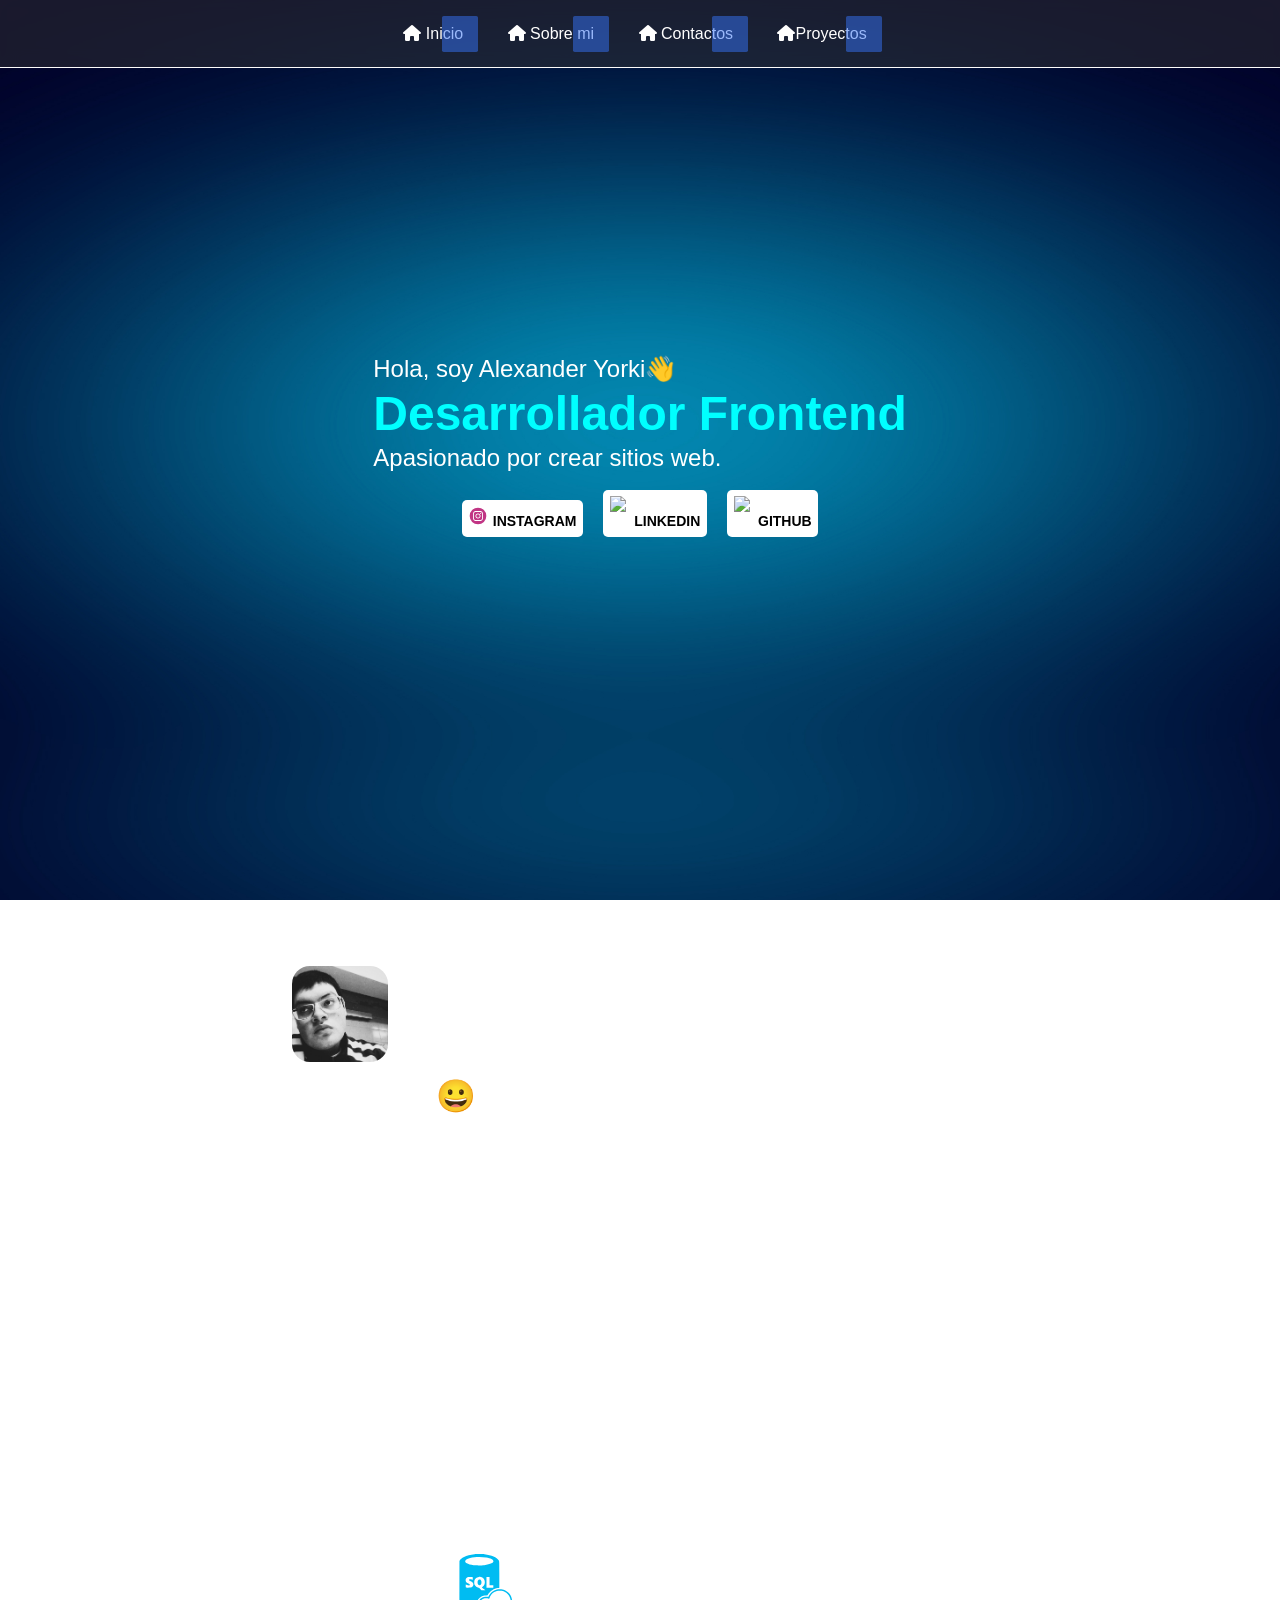
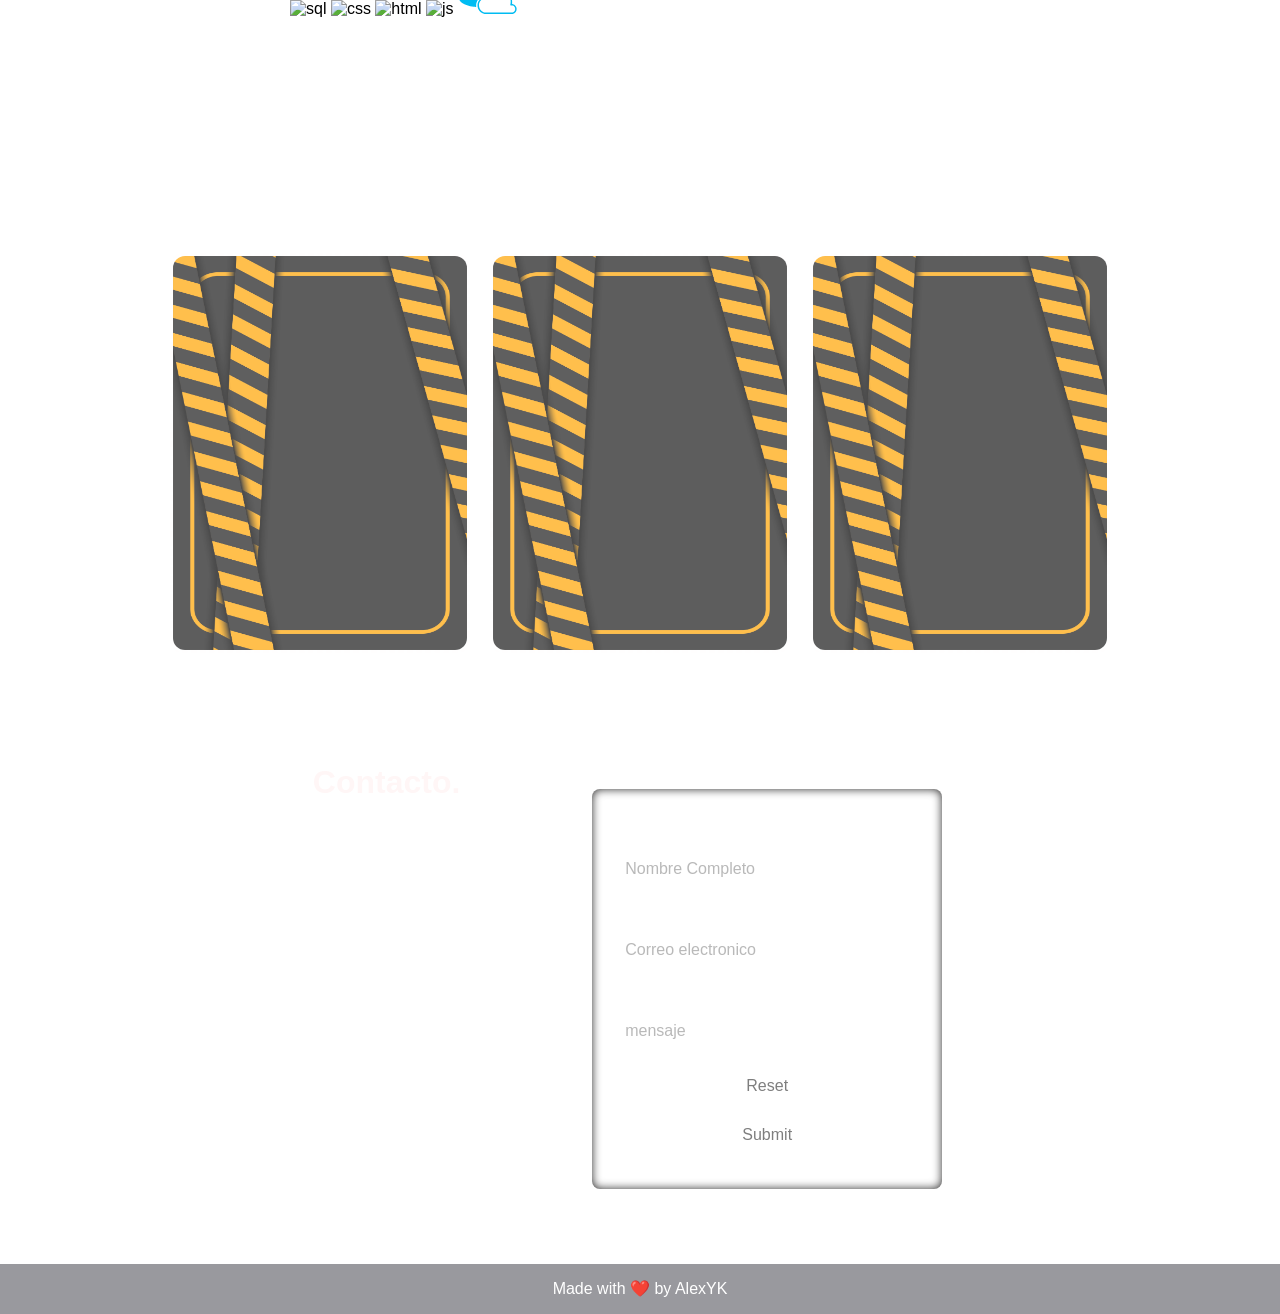
==== Miweb/Alex.html @ f49bd6b6 "proyectos area chenge and buttons color hover and more" ====
<!DOCTYPE html>
<html lang="es">

<head>
  <meta charset="utf-8" />
  <meta name="viewport" content="width=device-width, initial-scale=1.0" />
  <title>CV AlexYorki</title>
  <link rel="stylesheet" type="text/css" href="css/normalize.css">
  <link rel="stylesheet" type="text/css" href="css/detalles.css">
  <link rel="stylesheet" href="https://cdnjs.cloudflare.com/ajax/libs/font-awesome/6.0.0-beta3/css/all.min.css"
    integrity="sha384-KyZXEAg3QhqLMpG8r+Knujsl5+z5vIOIopoKvv5+06KKe6a0EWd5J7Uew3JX0j2k" crossorigin="anonymous">
  <link rel="stylesheet" type="text/css" href="css/botonesP.css">
</head>

<body>

  <header>
    <nav class="botones-principales">
      <a href="#inicio" class="bf" id="Bton1"><i class="fas fa-home"></i> Inicio</a>
      <a href="#sobre-mi" class="bf" id="Bton2"><i class="fas fa-home"></i> Sobre mi</a>
      <a href="#contactos" class="bf" id="Bton3"><i class="fas fa-home"></i> Contactos</a>
      <a href="#cuadros-proyecto" class="bf" id="Bton4"><i class="fas fa-home"></i>Proyectos</a>
    </nav>
  </header>

  <main>
    <section class="inicio" id="inicio">
      <div class="inicio__div">
        <p class="inicio__p">
          Hola, soy Alexander Yorki👋
        </p>
        <h1 class="inicio__h1">
          Desarrollador Frontend
        </h1>
        <p class="inicio__p">
          Apasionado por crear sitios web.
        </p>
      </div>
      <div class ="inicio__B">
          <button class="B-svg" id="B-instagram">
            <img src="svg/instagram-svgrepo-com.svg" alt="instagram" class="svg_inicio" id="svg_instagram">
            <p class="p_Buton">Instagram</p>
          </button>
        <button class="B-svg" id="B-linkedin">
          <img src = "svg/linkedin-svgrepo-com.svg" alt="linkedin" class="svg_inicio" id="svg_linkedin" ></img>
          <p class="p_Buton">Linkedin</p>
        </button>

        <button class="B-svg" id="B-github">
          <img src = "svg/github-color-svgrepo-com.svg" alt="github" class="svg_inicio" id="svg_github" ></img>
          <p class="p_Buton">Github</p>
        </button>
        
      </div>
    </section>

    <section class="sobre-mi" id="sobre-mi">

      <div class="sobre-mi__div">

        <div class="sobre-mi__divFoto"><img  class="sobre-mi__img" src="img/copiaf2Miradaloca.jpg"></div>
        <h2 class="sobre-mi__h2">
          Sobre mi.&#128512;
        </h2>
        <p class="sobre-mi__p">
          Soy Alexander Yorki García y actualmente soy estudiante de ingeniería electrónica en Argentina. Estoy muy entusiasmado con el mundo del desarrollo y, en particular, estoy aprendiendo tecnologías de frontend para crear experiencias web increíbles.
        </p>
        <p class="sobre-mi__p">
          Tengo conocimientos básicos en Python y estoy emocionado de seguir avanzando y explorando más en el vasto mundo del desarrollo de software.
        </p>
        
        <h2 class="sobre-mi__h3">
          Mis Estudios.
        </h2>
        <ul class="sbm-lista">
          <li class="sbm-lista__li" > Alejandro Volta. Colegio Especializado en Electronica. 2019-2025</li>
          <li class="sbm-lista__li">
             Academia. Aprende programando, Desarrollo con Python. 
          </li>
          <li class="sbm-lista__li">
            Academia beta hub. Web Basics Digital Skills Diploma.
          </li>
        </ul>

      </div>

    </section>

    <section class="proyectos">
      
      <div class="contenedor-svg">
        <h2 class="proyectos__h3">
          Habilidades
        </h2>     
        <img src ="svg/html-5-svgrepo-com.svg" alt="sql" class="contenedor-svg__img" style = "width: 60px; height: 60px;">        
        <img src ="svg/css-3-svgrepo-com (1).svg" alt="css" class="contenedor-svg__img" style = "width: 60px; height: 60px;">
        <img src ="svg/js-svgrepo-com.svg" alt="html" class="contenedor-svg__img" style = "width: 60px; height: 60px;">
        <img src ="svg/python-svgrepo-com.svg" alt="js" class="contenedor-svg__img" style = "width: 60px; height: 60px;">
        <img src ="svg/sql-database-sql-azure-svgrepo-com (1).svg" alt="python" class="contenedor-svg__img" style = "width: 60px; height: 60px;">
      </div>
      
    </section>

    <div  id="cuadros-proyecto" class="cuadros">
        <div class="cuadros__divh2">
          <h2 class="cuadros__h2">
            Proyectos.
          </h2>
        </div>
        <div class="cuadros__item item--c1">
          <img class="cuadros__fotos" src="img/25115.jpg" alt="imagens ramdom" >
          
        </div>

        <div class="cuadros__item item--c2">
          <img class="cuadros__fotos" src="img/25115.jpg" alt="imaganes ramdom" >
          
        </div>

        <div class="cuadros__item item--c3">
          <img class="cuadros__fotos" src="img/25115.jpg" alt="imagenes ramdom" >
        </div>
    </div>

    <section class="formsection" id="contactos">

      <div class="formsection__div"> 
        <h2 class="formsection__h2">Contacto.</h2>
        <p class="formsection__p">No dudes en dejarme un mensaje :)</p>
      </div>

      <form class="formulario">
        
        <div class="formulario__div">
          <label for="name">Nombre:</label>
          <input class="formulario__input" type="text"  id="Nombre"  placeholder="Nombre Completo">
        </div>

        <br>

        <div class="formulario__div">
          <label for="email">Correo:</label>
          <input class="formulario__input" type="text" id="email" placeholder="Correo electronico">
        </div>

        <br>

        <div class="formulario__div">
          <label for="mensaje">mensaje:</label>
          <input class="formulario__input item--mensaje" type="text"  id="mensaje"   placeholder="mensaje">
        </div>

        <br>

        <div>
          <input class="formulario__input item--boton-sr" type="reset">
        </div>

        <br>

        <div>
          <input class="formulario__input item--boton-sr" type="submit">
        </div>
      </form>
    </section>
    <footer>
      <p>Made with ❤️ by AlexYK</p>
    </footer>
  </main>
</body>

</html>
---- Miweb/css/detalles.css ----
* {
    padding: 0;
    margin: 0;
    outline: none;
    border: none;
    box-sizing: border-box;
  }
  
  body {
    width: 100%;
    font-family: "Arial", sans-serif;
    margin: 0;
    padding: 0;
    background-image: url("../img/abstract-luxury-gradient-blue-background-smooth-dark-blue-with-black-vignette-studio-banner.jpg");
    background-repeat: no-repeat;
    background-size: cover;
    background-attachment: fixed;
    background-position: center;
  }
  
  main {
    display: flex;
    flex-wrap: wrap;
  }
  
  body::-webkit-scrollbar {
    width: 12px;
    background-color: #ccc;
  }
  
  header {
    background-color: rgba(51, 51, 51, 0.5);
    color: #fff;
    padding: 15px 5%;
    position: fixed;
    width: 100%;
    top: 0;
    z-index: 1000;
    backdrop-filter: blur(10px);
    border-bottom: 1px solid #fdfcfc;
  }

  h2,p{
    color: #fff;
  }
  
  .inicio {
    width: 100%;
    height: 100vh;
    display: flex;
    flex-direction: column;
    flex-wrap: wrap;
    justify-content: center;
    align-items: center;
  }
  
  .inicio__div {
    color: #ffffff;
    display: flex;
    justify-content: center;
    align-items: flex-start;
    flex-direction: column;
  }
  .inicio__div2{
    color: #fff9f9;
    display: flex;
    justify-content: center;
    align-items: flex-start;
  }
  .svg_inicio{
    max-width: 20px;
    display: inline-block;
  }
  .inicio__h1{
    color: aqua;
    margin: 3px 0;
  }
  
  .sobre-mi {
    padding: 4rem;
    margin: auto;
    width: 100%;
  }
  .sobre-mi__div{
    max-width: 700px;
    margin: 0 auto 48px;
  }
  .sobre-mi__divFoto{
    margin-bottom: 10px;
  }
  .sobre-mi__h2{
    color: #ffffff;
  }
  .sobre-mi__img{
    border-radius: 20%;
    width: 100px; 
    height: 100px;
    border: 2px solid white;
  }
  .sbm-lista{
    list-style: inside;
    color: #ffffff;
  }
  .sbm-lista__li, .sobre-mi__p{
    margin: 10px 0;
    color: #ffffff;
  }
  
  .cuadros{
    width: 100%;
    display: flex;
    flex-wrap: wrap;
    flex-direction: row;
    justify-content: center;
    padding: 4%;
  }
  .cuadros__fotos{
    width: 100%;
    height: 100%;
    border-radius: 12px;
  }
  
  .cuadros__item{
    height: 25rem;
    flex: 0 1 300px;
    margin: 10px;
    border: 3px dashed #fffefe;
    border-radius: 12px;
    opacity: 0.7;
  }
  
  .formsection {
    width: 100%;
    height: auto;
    padding: 50px;
    display: flex;
    flex-wrap: wrap;
    flex-direction: row;
    justify-content: center;
  }
  
  .formsection__h2{
    color: #fff6f6;
  }
  .formsection_p{
    color: #fffafa;
  }
  .formulario{
    border-radius: 8px;
    padding: 25px;
    margin: 25px;
    display: flex;
    flex-wrap: wrap;
    flex-direction: column;
    justify-content: center;
    align-content: center;
    align-items: center;
    width: 350px;
    height: 400px;
    box-shadow: inset 0 0 10px #292828;
  }
  .formulario__div {
    width: 100%;
    color: #fff;
    margin: 5px;
    display: flex;
    flex-wrap: wrap;
    flex-direction: column;
    justify-content: center;
    align-content: center;
    align-items: flex-start
  }
  .formulario__input{
    padding: 0.5rem;
    width: 100%;
    outline: none;
    border-radius: 10px;
    opacity: 0.5;
  }
  
  .item--boton-sr {
    cursor: pointer;
    background-color: #fff;
    color: #000;
    width: 100%;
    height: 30px;
    padding: 5px;
    border-radius: 4px;
  }
  
  .item--boton-sr:hover {
    background-color: #709ee7;
    color: #fff;
    transition: all 0.3s ease;
  }
  
  footer {
    background-color: #25253077;
    text-align: center;
    height: 50px;
    width: 100%;
    padding: 16px;
  }
  
  /* Media Queries para ajustes específicos en tamaños de pantalla */
  @media sceen and (max-width: 768px) {
    p,
    .sobre-mi__lista,
    .lista,
    .proyectos__h3,
    .inicio__h1,
    .cuadros__h2,
    .formsection__h2,
    .sobre-mi__h2,
    .sobre-mi__h3
    {
      font-size: 1rem; /* Tamaño más pequeño para dispositivos móviles */
    }
    .inicio__h1{
      font-size: 1.25rem;
    }
    
  }
  
  @media screen and (min-width: 769px) and (max-width: 1024px) {
    p,
    .sobre-mi__lista,
    .lista,
    .proyectos__h3,
    .inicio__h1,
    .cuadros__h2,
    .formsection__h2,
    .sobre-mi__h2,
    .sobre-mi__h3
    {
      font-size: 1.5rem; /* Tamaño intermedio para tablets */
    }
  }
  
  @media screen and (min-width: 1025px){
    .inicio__p{
      font-size: 1.5rem; /* Tamaño intermedio para tablets */
    }
    .inicio__h1{
      font-size: 3rem;
    }
    .cuadros__h2{
      font-size: 2rem;
    }
    .formsection__h2{
      font-size: 2rem;
    }
    .sobre-mi__h2{
      font-size: 2rem;
    }
  }
  
  .proyectos{
    padding: 4rem;
    margin: auto;
    width: 100%;
  }
  .proyectos__h3{
    color: #ffffff;
  }
  
  .cuadros__divh2{
    width: 100%;
    display: flex;
    flex-wrap: wrap;
    flex-direction: row;
    justify-content: center;
    align-content: center;
    align-items: center;
    margin-bottom: 25px;
  }
  
  .contenedor-svg{
    max-width: 700px;
    margin: 0 auto 48px;
  }
  
  .formsection__div{
    display: flex;
    flex-wrap: wrap;
    align-items: stretch;
    flex-direction: column;
    align-content: center;
  }


  .inicio__B{
    margin-top: 10px;
    color: #fff;
  }

  .B-svg{
    padding: 0.4rem;
    margin: 0.5rem;
    background-color: #ffffff;
    color: #ffffff;
    border-radius: 5px;
    cursor: pointer;
  }
  .B-svg:hover{
    background-color: #709ee7;
  }
  .B-svg:active{
    transform: scale(0.96);

    transform: color 0.5s;
  }

  .p_Buton{
    color: #000000;
    display: inline;
    font-size: 14px;
    font-weight: 700;
    text-transform: uppercase;

  }
---- Miweb/css/botonesP.css ----
/* Estilo del enlace */
.bf {
  text-decoration: none;
  color: inherit;
  position: relative;
  padding: 10px 15px; /* Reducir el padding para ajustarlo mejor en el header */
  margin-right: 10px; /* Agregar margen derecho para separar los enlaces */
  transition: all 0.2s ease;
  display: inline-block; /* Convertir los enlaces en elementos en línea con dimensiones */
  line-height: 1; /* Ajustar la altura de línea para centrar verticalmente */
}

/* Estilo del círculo detrás del botón */
.bf:before {
  content: "";
  position: absolute;
  top: 50%;
  right: 0; /* Alinear el círculo a la derecha */
  transform: translateY(-50%);
  display: block;
  border-radius: 5%; /* Usar un radio de borde circular */
  background: rgba(55, 116, 248, 0.5);
  width: 36px; /* Reducir el ancho del círculo */
  height: 36px; /* Reducir la altura del círculo */
  transition: all 0.3s ease;
}

/* Estilo del texto dentro del botón */
.bf span {
  font-size: 14px; /* Reducir el tamaño del texto */
  font-weight: 700;
  text-transform: uppercase;
  vertical-align: middle;
}

/* Estilo del icono SVG dentro del botón */
.bf svg {
  vertical-align: middle;
  fill: none;
  stroke: #111;
  stroke-width: 2;
  transition: all 0.3s ease;
}

/* Cambios al pasar el ratón sobre el botón */
.bf:hover:before {
  background: #709ee7;
  opacity: 0.7;
  width: 100%; /* Aumentar el tamaño del círculo al pasar el ratón */
  height: 100%; /* Aumentar el tamaño del círculo al pasar el ratón */
}

/* Cambios al hacer clic en el botón */
.bf:active {
  transform: scale(0.96);
}

/* Alineación de los enlaces en el header */
header {
  display: flex;
  justify-content: center; /* Centrar los enlaces a la derecha */
  align-items: center; /* Alinear verticalmente al centro */
}
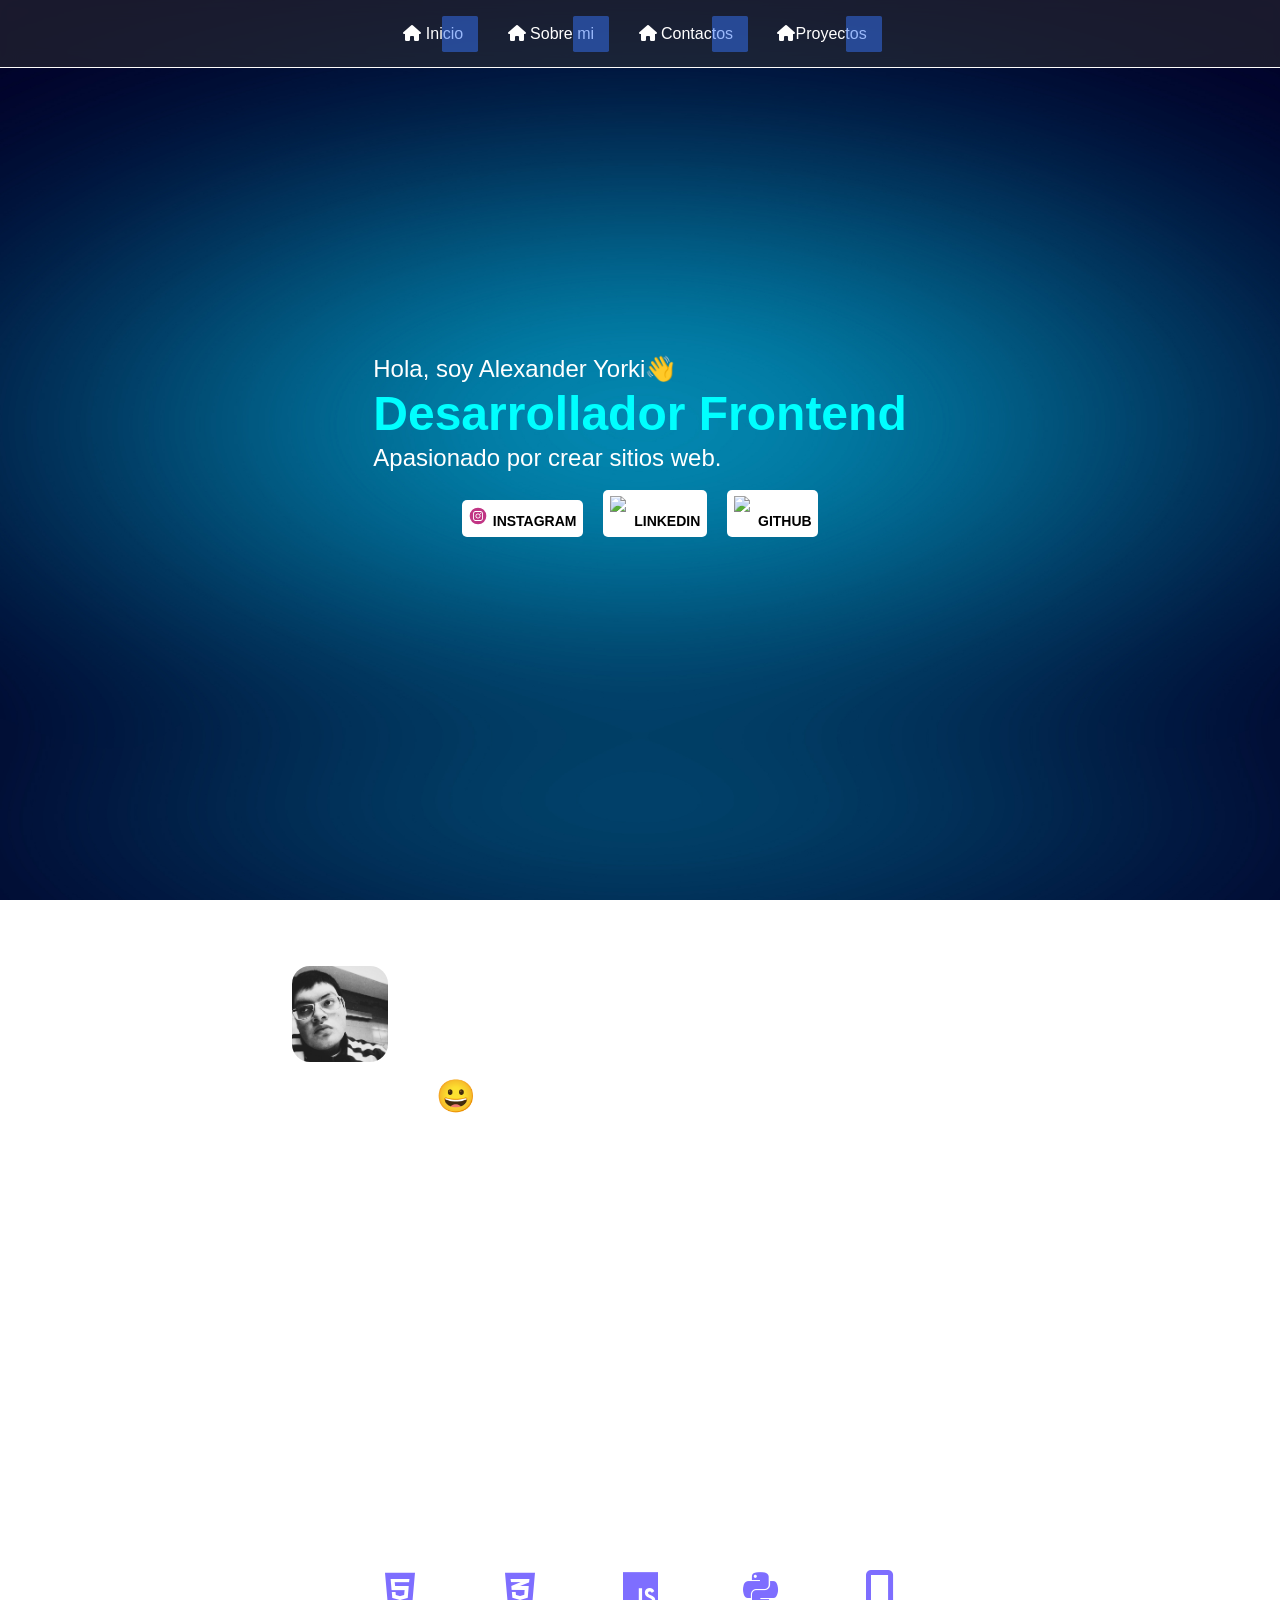
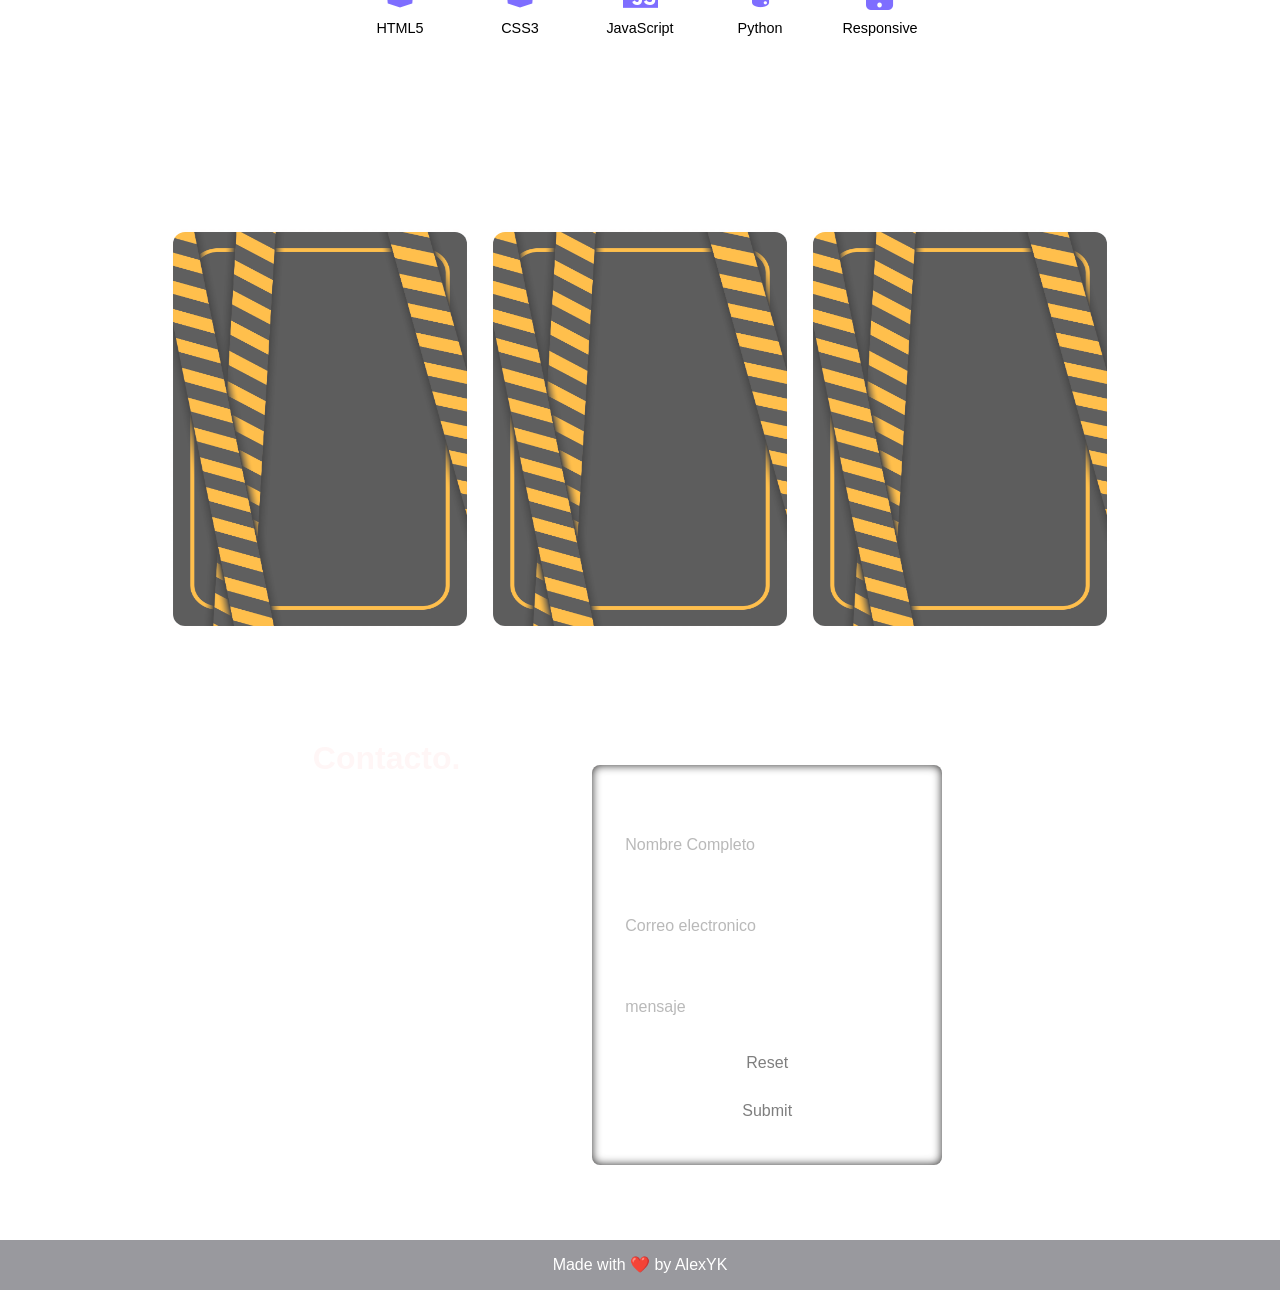
==== commit 61bf2814: "Cambio de estilo de las habilidades y eliminando img no usados" ====
--- a/Miweb/Alex.html
+++ b/Miweb/Alex.html
@@ -5,11 +5,10 @@
   <meta charset="utf-8" />
   <meta name="viewport" content="width=device-width, initial-scale=1.0" />
   <title>CV AlexYorki</title>
-  <link rel="stylesheet" type="text/css" href="css/normalize.css">
-  <link rel="stylesheet" type="text/css" href="css/detalles.css">
+  <link rel="stylesheet" href="css/Mein.css" />
+  <link rel="stylesheet" href="css/normalize.css" />
   <link rel="stylesheet" href="https://cdnjs.cloudflare.com/ajax/libs/font-awesome/6.0.0-beta3/css/all.min.css"
-    integrity="sha384-KyZXEAg3QhqLMpG8r+Knujsl5+z5vIOIopoKvv5+06KKe6a0EWd5J7Uew3JX0j2k" crossorigin="anonymous">
-  <link rel="stylesheet" type="text/css" href="css/botonesP.css">
+    integrity="sha384-KyZXEAg3QhqLMpG8r+Knujsl5+z5vIOIopoKvv5+06KKe6a0EWd5J7Uew3JX0j2k" crossorigin="anonymous"/>
 </head>
 
 <body>
@@ -36,11 +35,14 @@
           Apasionado por crear sitios web.
         </p>
       </div>
+
       <div class ="inicio__B">
+        <a>
           <button class="B-svg" id="B-instagram">
             <img src="svg/instagram-svgrepo-com.svg" alt="instagram" class="svg_inicio" id="svg_instagram">
             <p class="p_Buton">Instagram</p>
           </button>
+        </a>
         <button class="B-svg" id="B-linkedin">
           <img src = "svg/linkedin-svgrepo-com.svg" alt="linkedin" class="svg_inicio" id="svg_linkedin" ></img>
           <p class="p_Buton">Linkedin</p>
@@ -92,11 +94,28 @@
         <h2 class="proyectos__h3">
           Habilidades
         </h2>     
-        <img src ="svg/html-5-svgrepo-com.svg" alt="sql" class="contenedor-svg__img" style = "width: 60px; height: 60px;">        
-        <img src ="svg/css-3-svgrepo-com (1).svg" alt="css" class="contenedor-svg__img" style = "width: 60px; height: 60px;">
-        <img src ="svg/js-svgrepo-com.svg" alt="html" class="contenedor-svg__img" style = "width: 60px; height: 60px;">
-        <img src ="svg/python-svgrepo-com.svg" alt="js" class="contenedor-svg__img" style = "width: 60px; height: 60px;">
-        <img src ="svg/sql-database-sql-azure-svgrepo-com (1).svg" alt="python" class="contenedor-svg__img" style = "width: 60px; height: 60px;">
+        <div class="skills-container">
+          <div class="skill-item">
+            <i class="fab fa-html5"></i>
+            <span>HTML5</span>
+          </div>
+          <div class="skill-item">
+            <i class="fab fa-css3-alt"></i>
+            <span>CSS3</span>
+          </div>
+          <div class="skill-item">
+            <i class="fab fa-js"></i>
+            <span>JavaScript</span>
+          </div>
+          <div class="skill-item">
+            <i class="fab fa-python"></i>
+            <span>Python</span>
+          </div>
+          <div class="skill-item">
+            <i class="fas fa-mobile-alt"></i>
+            <span>Responsive</span>
+          </div>
+        </div>
       </div>
       
     </section>
--- a/Miweb/css/Mein.css
+++ b/Miweb/css/Mein.css
@@ -0,0 +1,9 @@
+@import url('General.css');
+@import url('botonesP.css');
+@import url('header.css');
+@import url('Inicio.css');
+@import url('SobreMi.css');
+@import url('Habilidades.css');
+@import url('Proyectos.css');
+@import url('Contacto.css');
+@import url('footer.css');
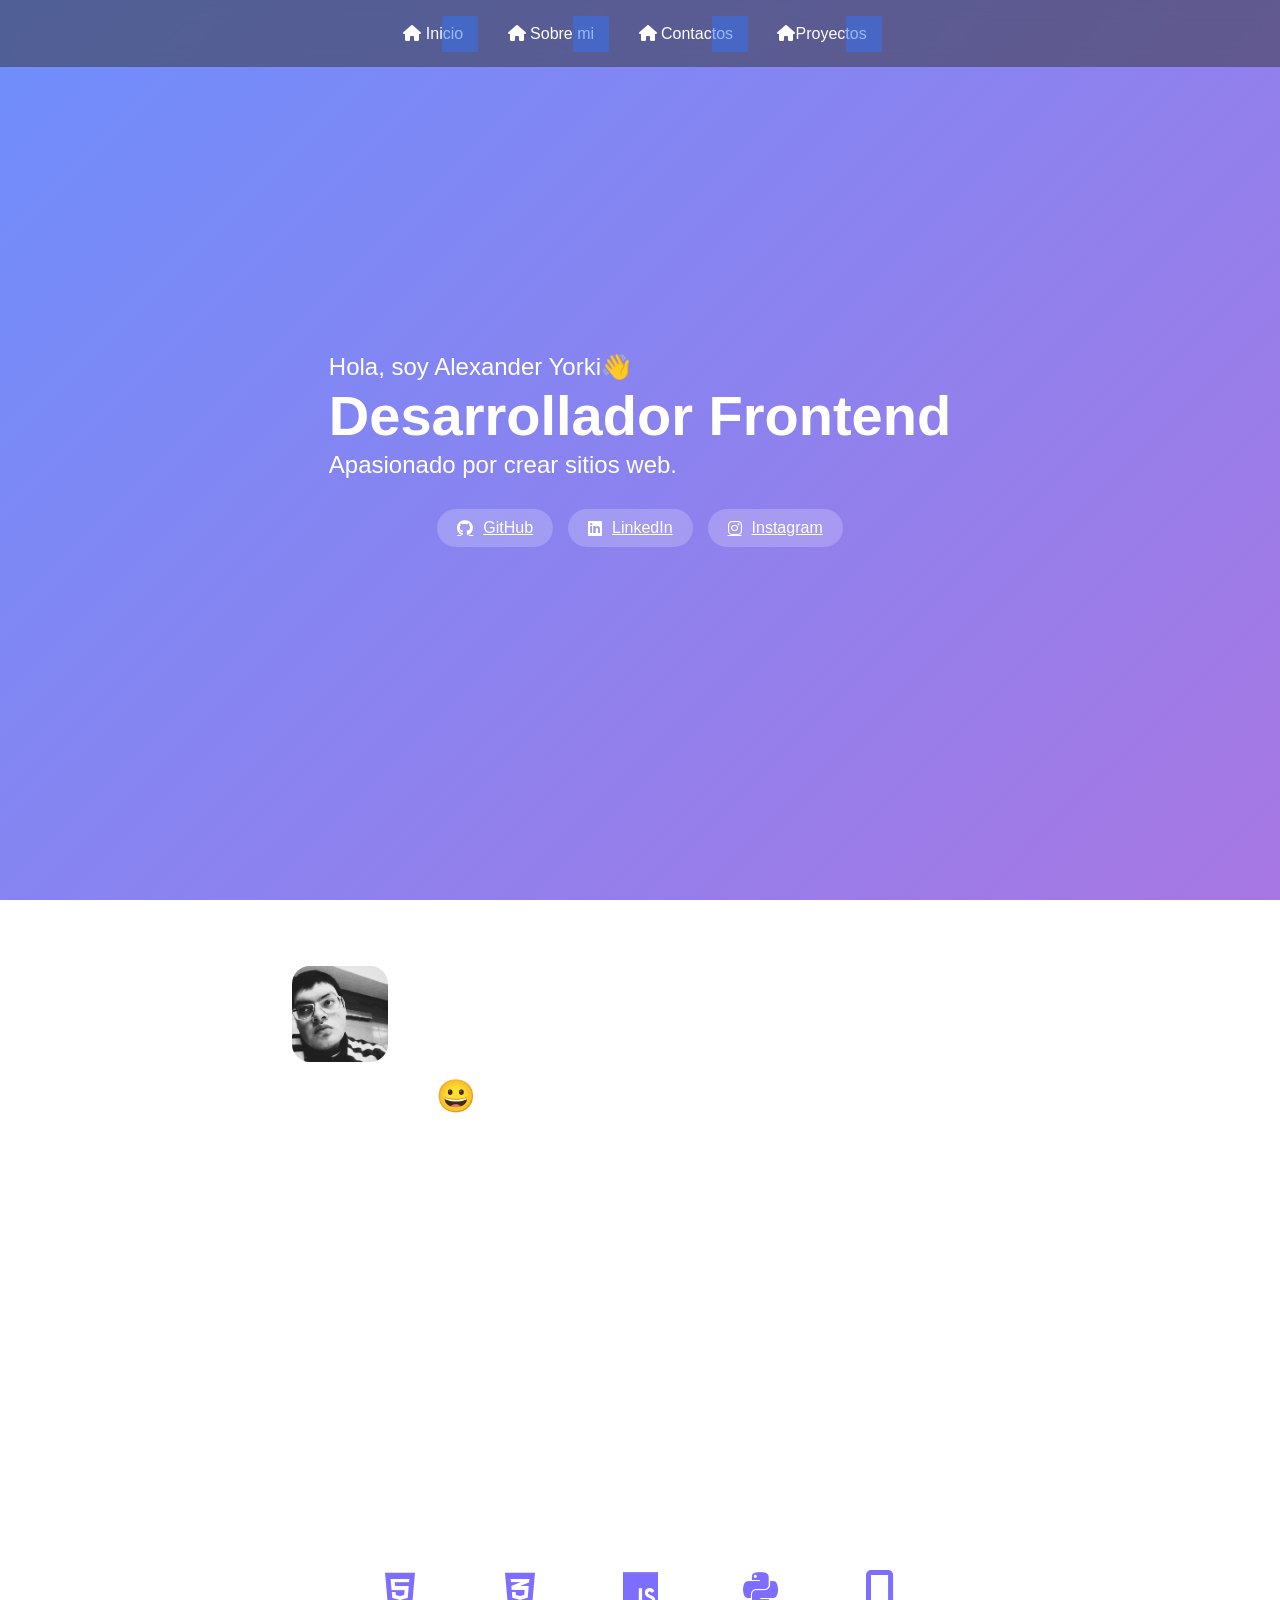
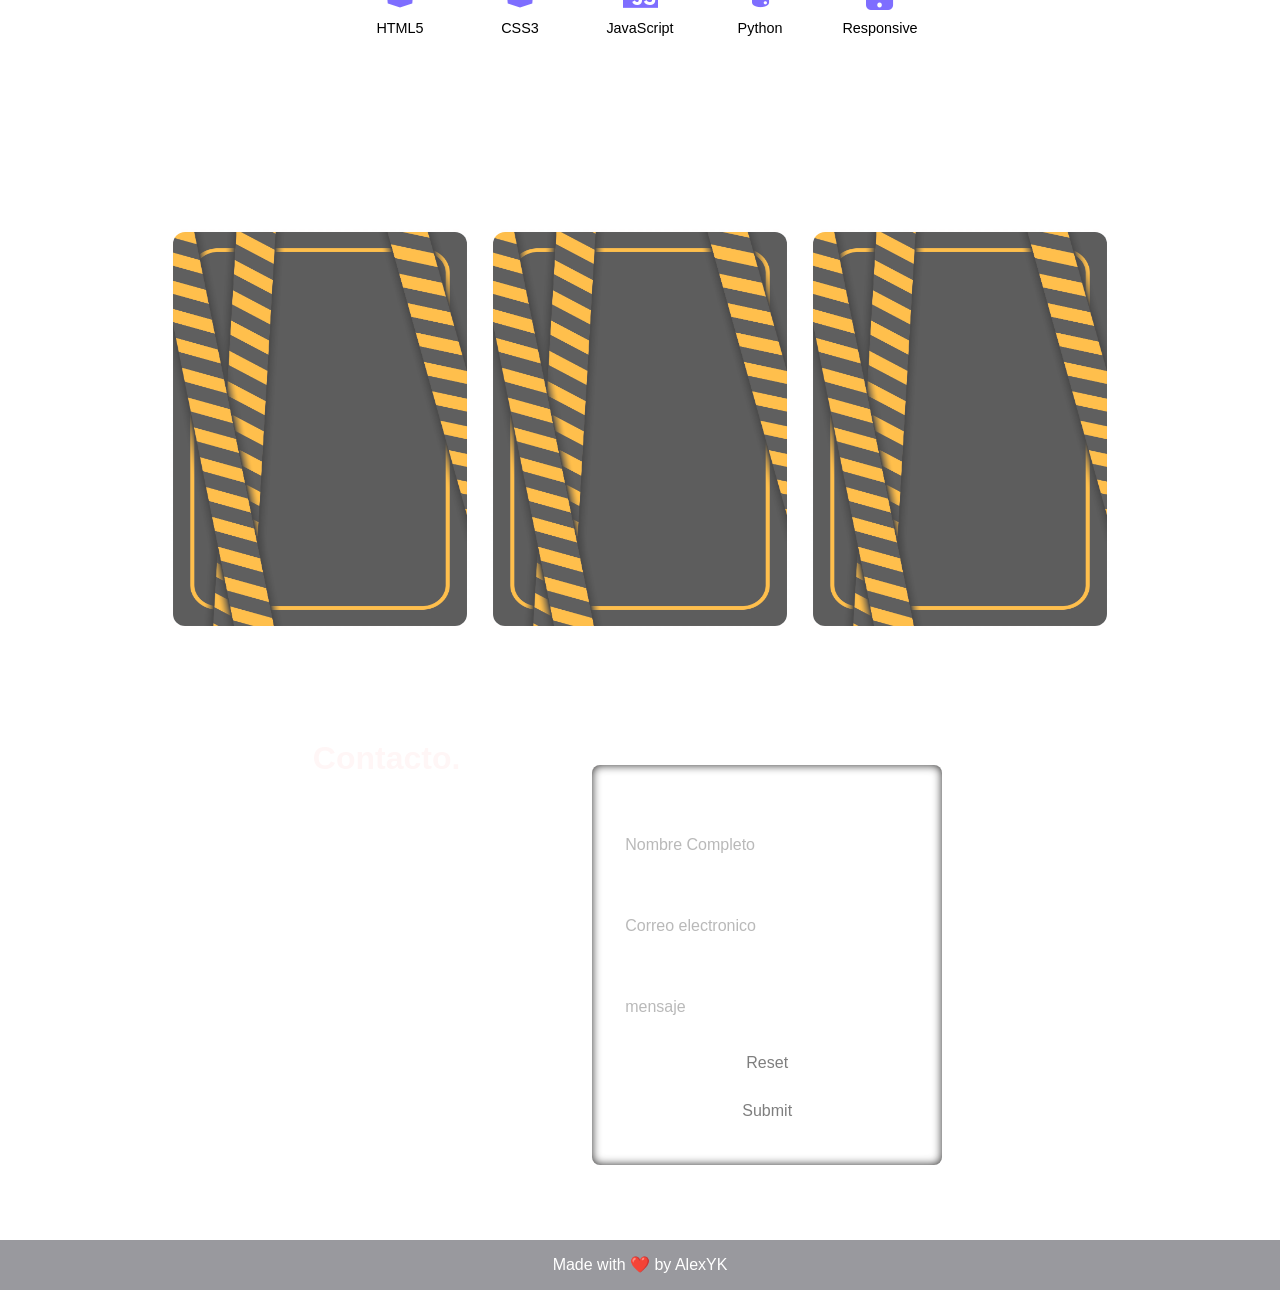
==== commit fd85dae7: "borrando y creando nuevos objetos version nueva se viene 2025" ====
--- a/Miweb/Alex.html
+++ b/Miweb/Alex.html
@@ -36,23 +36,10 @@
         </p>
       </div>
 
-      <div class ="inicio__B">
-        <a>
-          <button class="B-svg" id="B-instagram">
-            <img src="svg/instagram-svgrepo-com.svg" alt="instagram" class="svg_inicio" id="svg_instagram">
-            <p class="p_Buton">Instagram</p>
-          </button>
-        </a>
-        <button class="B-svg" id="B-linkedin">
-          <img src = "svg/linkedin-svgrepo-com.svg" alt="linkedin" class="svg_inicio" id="svg_linkedin" ></img>
-          <p class="p_Buton">Linkedin</p>
-        </button>
-
-        <button class="B-svg" id="B-github">
-          <img src = "svg/github-color-svgrepo-com.svg" alt="github" class="svg_inicio" id="svg_github" ></img>
-          <p class="p_Buton">Github</p>
-        </button>
-        
+      <div class="social">
+        <a href="#" class="social-btn"><i class="fab fa-github"></i> GitHub</a>
+        <a href="#" class="social-btn"><i class="fab fa-linkedin"></i> LinkedIn</a>
+        <a href="#" class="social-btn"><i class="fab fa-instagram"></i> Instagram</a>
       </div>
     </section>
 
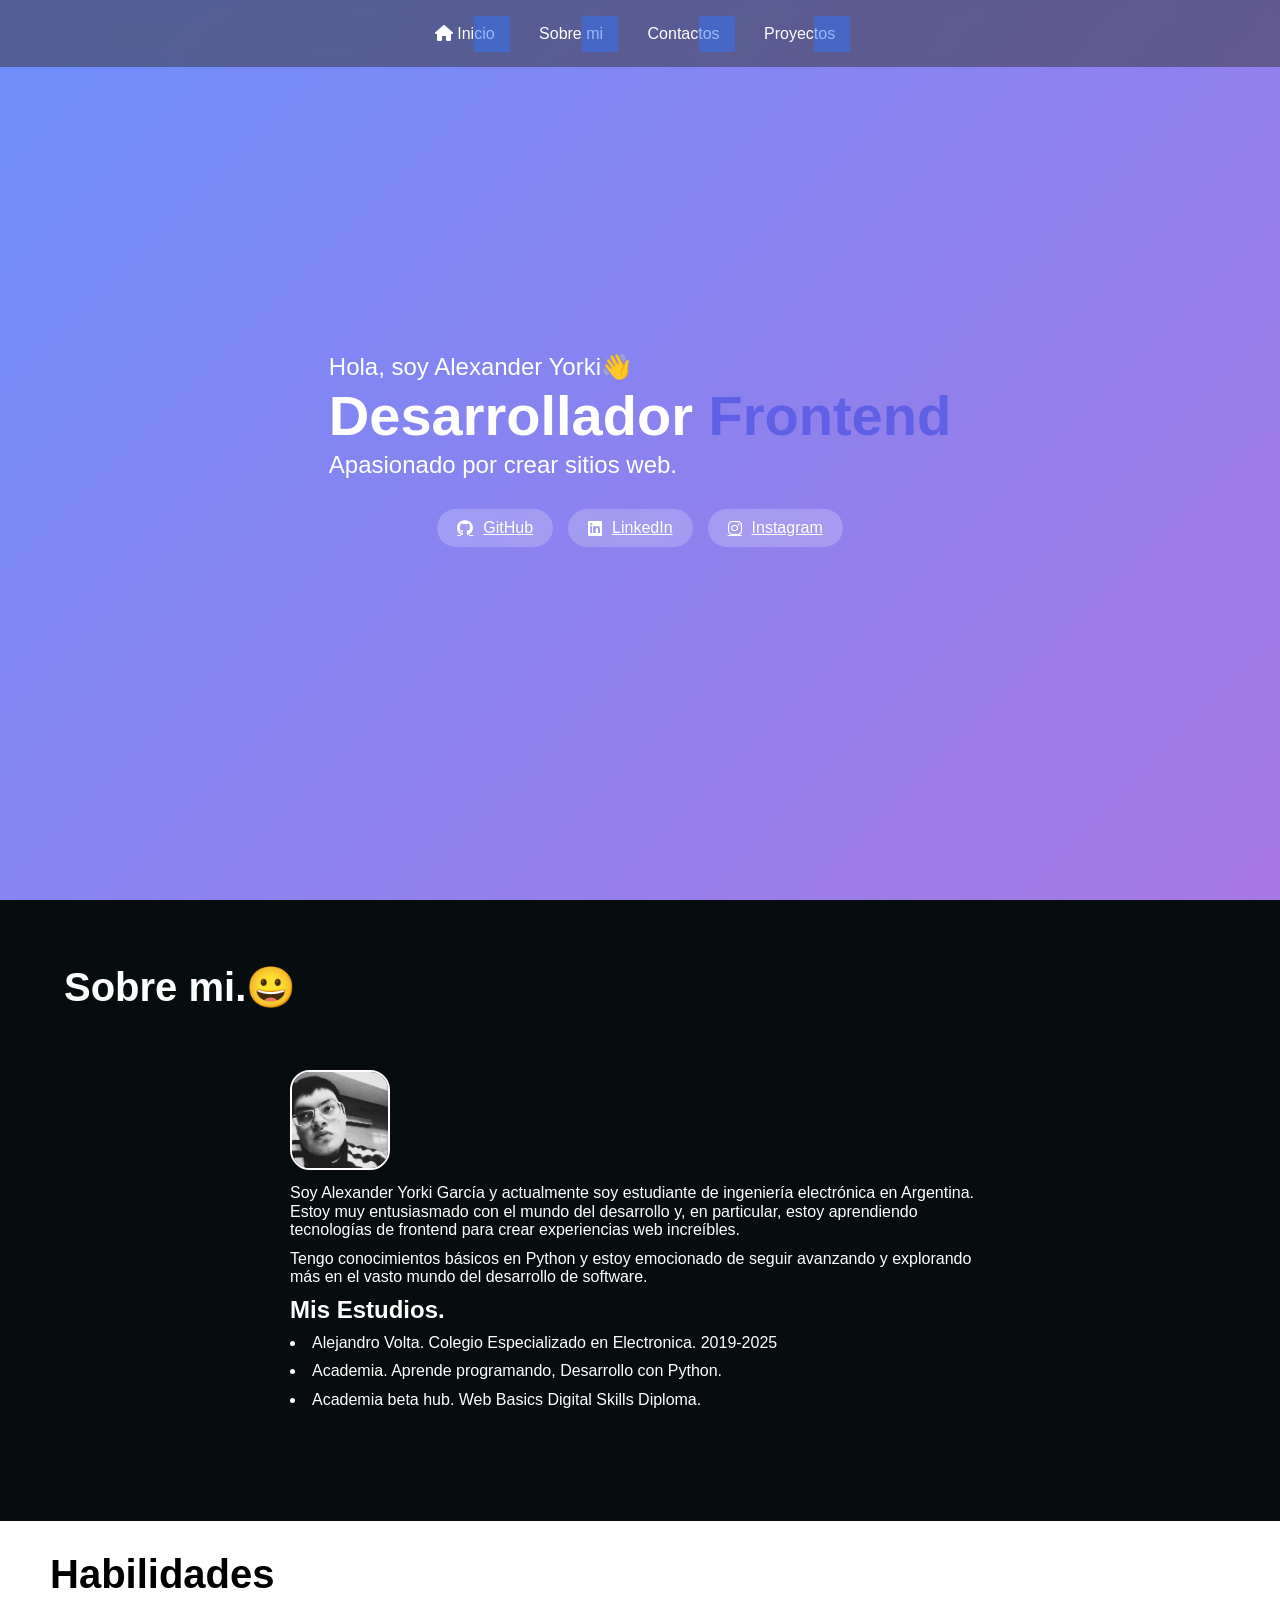
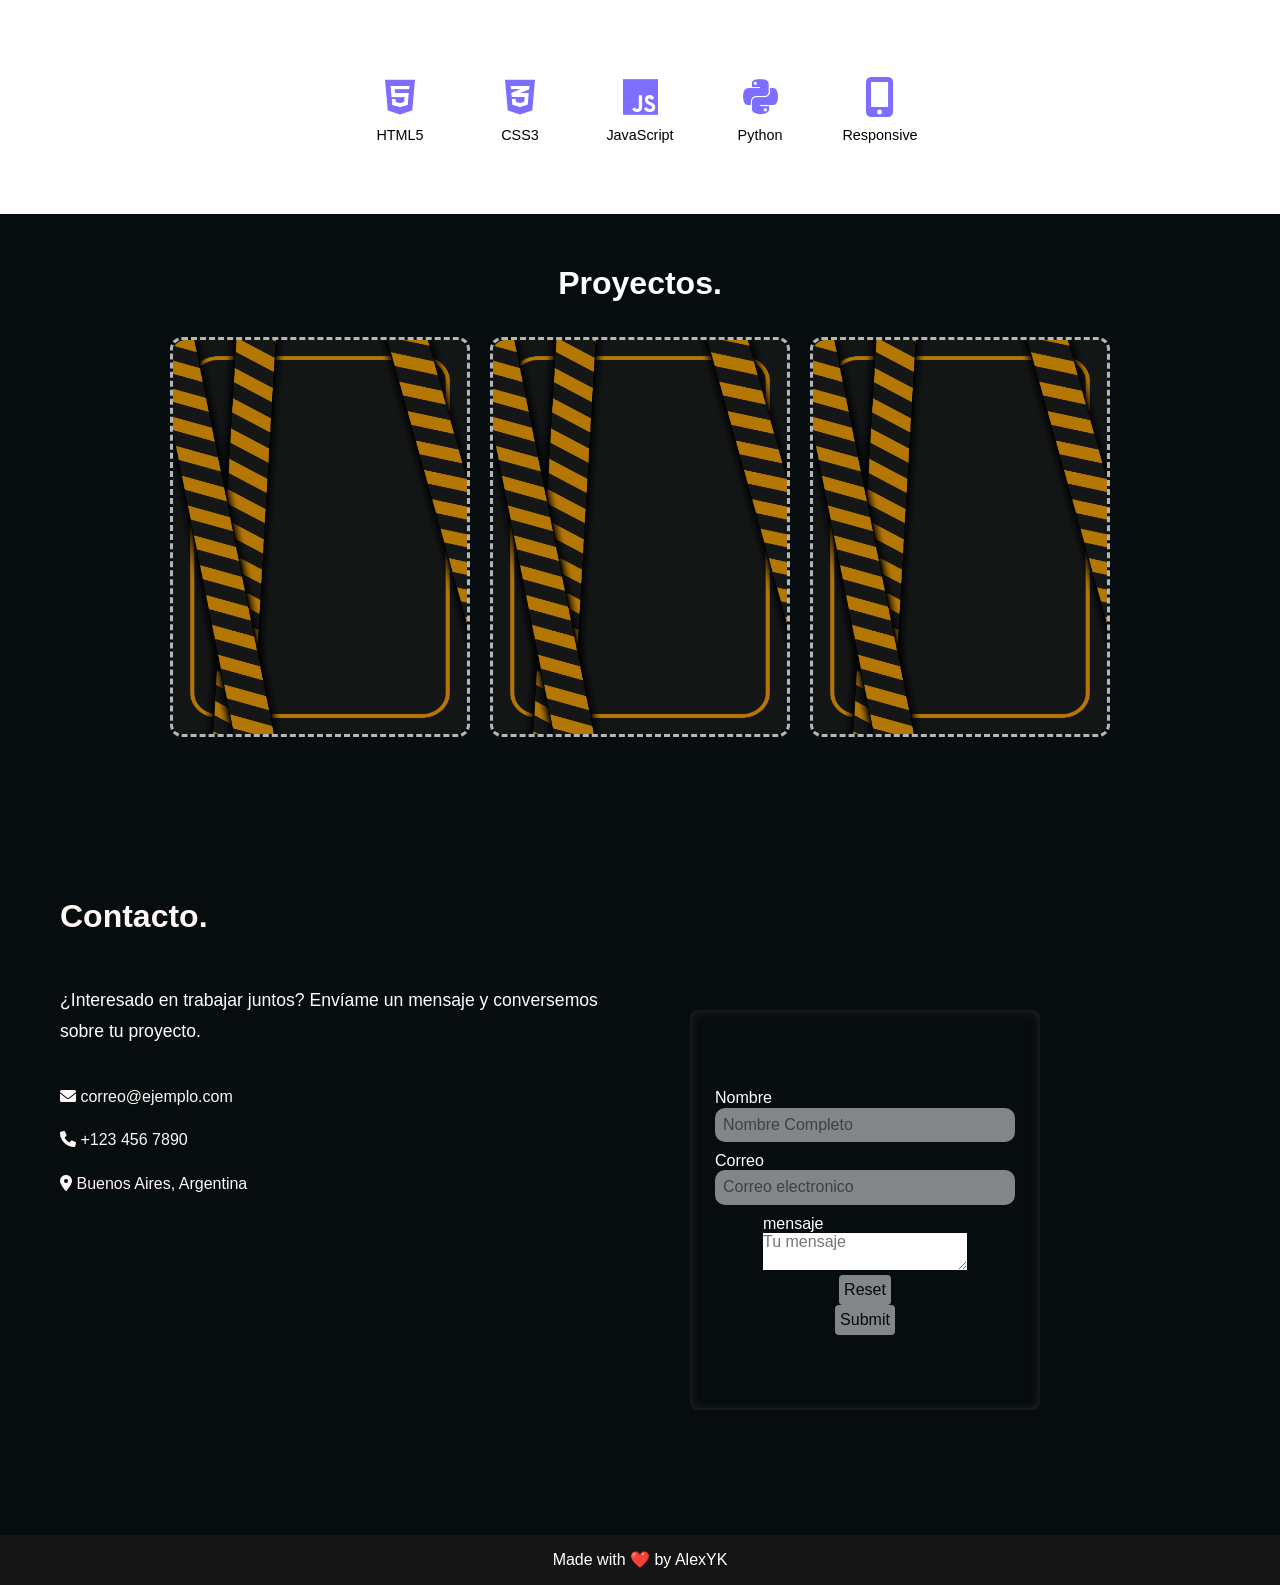
==== commit 898a3ba6: "puliendo detalles" ====
--- a/Miweb/Alex.html
+++ b/Miweb/Alex.html
@@ -7,29 +7,27 @@
   <title>CV AlexYorki</title>
   <link rel="stylesheet" href="css/Mein.css" />
   <link rel="stylesheet" href="css/normalize.css" />
-  <link rel="stylesheet" href="https://cdnjs.cloudflare.com/ajax/libs/font-awesome/6.0.0-beta3/css/all.min.css"
-    integrity="sha384-KyZXEAg3QhqLMpG8r+Knujsl5+z5vIOIopoKvv5+06KKe6a0EWd5J7Uew3JX0j2k" crossorigin="anonymous"/>
+  <link rel="stylesheet" href="https://cdnjs.cloudflare.com/ajax/libs/font-awesome/6.0.0/css/all.min.css">
 </head>
 
 <body>
-
   <header>
     <nav class="botones-principales">
       <a href="#inicio" class="bf" id="Bton1"><i class="fas fa-home"></i> Inicio</a>
-      <a href="#sobre-mi" class="bf" id="Bton2"><i class="fas fa-home"></i> Sobre mi</a>
-      <a href="#contactos" class="bf" id="Bton3"><i class="fas fa-home"></i> Contactos</a>
-      <a href="#cuadros-proyecto" class="bf" id="Bton4"><i class="fas fa-home"></i>Proyectos</a>
+      <a href="#sobre-mi" class="bf" id="Bton2"><i class=""></i> Sobre mi</a>
+      <a href="#contactos" class="bf" id="Bton3"><i class=""></i> Contactos</a>
+      <a href="#cuadros-proyecto" class="bf" id="Bton4"><i class=""></i>Proyectos</a>
     </nav>
   </header>
 
   <main>
-    <section class="inicio" id="inicio">
+    <section id="inicio" class="seccion">
       <div class="inicio__div">
         <p class="inicio__p">
           Hola, soy Alexander Yorki👋
         </p>
         <h1 class="inicio__h1">
-          Desarrollador Frontend
+          Desarrollador<span style="color: rgb(96, 96, 231);"> Frontend</span>
         </h1>
         <p class="inicio__p">
           Apasionado por crear sitios web.
@@ -43,45 +41,42 @@
       </div>
     </section>
 
-    <section class="sobre-mi" id="sobre-mi">
-
+    <section id="sobre-mi" class="seccion">
+      <h2 class="sobre-mi__h2">
+        Sobre mi.&#128512;
+      </h2>
       <div class="sobre-mi__div">
-
-        <div class="sobre-mi__divFoto"><img  class="sobre-mi__img" src="img/copiaf2Miradaloca.jpg"></div>
-        <h2 class="sobre-mi__h2">
-          Sobre mi.&#128512;
-        </h2>
-        <p class="sobre-mi__p">
-          Soy Alexander Yorki García y actualmente soy estudiante de ingeniería electrónica en Argentina. Estoy muy entusiasmado con el mundo del desarrollo y, en particular, estoy aprendiendo tecnologías de frontend para crear experiencias web increíbles.
-        </p>
-        <p class="sobre-mi__p">
-          Tengo conocimientos básicos en Python y estoy emocionado de seguir avanzando y explorando más en el vasto mundo del desarrollo de software.
-        </p>
+       <div class="sobre-mi__divFoto"><img  class="sobre-mi__img" src="img/copiaf2Miradaloca.jpg"></div>
+         <p class="sobre-mi__p">
+           Soy Alexander Yorki García y actualmente soy estudiante de ingeniería electrónica en Argentina. Estoy muy entusiasmado con el mundo del desarrollo y, en particular, estoy aprendiendo tecnologías de frontend para crear experiencias web increíbles.
+         </p>
+         <p class="sobre-mi__p">
+           Tengo conocimientos básicos en Python y estoy emocionado de seguir avanzando y explorando más en el vasto mundo del desarrollo de software.
+         </p>
         
-        <h2 class="sobre-mi__h3">
-          Mis Estudios.
-        </h2>
-        <ul class="sbm-lista">
-          <li class="sbm-lista__li" > Alejandro Volta. Colegio Especializado en Electronica. 2019-2025</li>
-          <li class="sbm-lista__li">
+         <h2 class="sobre-mi__h3">
+           Mis Estudios.
+         </h2>
+         <ul class="sbm-lista">
+           <li class="sbm-lista__li" > Alejandro Volta. Colegio Especializado en Electronica. 2019-2025</li>
+           <li class="sbm-lista__li">
              Academia. Aprende programando, Desarrollo con Python. 
-          </li>
-          <li class="sbm-lista__li">
+           </li>
+           <li class="sbm-lista__li">
             Academia beta hub. Web Basics Digital Skills Diploma.
-          </li>
-        </ul>
-
+           </li>
+         </ul>
       </div>
 
     </section>
 
-    <section class="proyectos">
+    <section id="Habilidades" class="seccion">
       
-      <div class="contenedor-svg">
-        <h2 class="proyectos__h3">
+      <div class="contenedor-Habilidades">
+        <h2 class="Habilidades_h2">
           Habilidades
         </h2>     
-        <div class="skills-container">
+        <div class="skills-container-items">
           <div class="skill-item">
             <i class="fab fa-html5"></i>
             <span>HTML5</span>
@@ -107,7 +102,7 @@
       
     </section>
 
-    <div  id="cuadros-proyecto" class="cuadros">
+    <div id="cuadros-proyecto" class="cuadros">
         <div class="cuadros__divh2">
           <h2 class="cuadros__h2">
             Proyectos.
@@ -128,46 +123,62 @@
         </div>
     </div>
 
-    <section class="formsection" id="contactos">
+    <section class="seccion" id="Formsection">
+      <div class="contenedorTotal-formulario">
+        <h2 class="section-title">Contacto.</h2>
+        <div class="contenedor2">
+          <div class="contacto-info">
+            <p>¿Interesado en trabajar juntos? Envíame un mensaje y conversemos sobre tu proyecto.</p>
+            
+            <div class="contact-methods">
+              <div class="contact-method">
+                <i class="fas fa-envelope"></i>
+                <span>correo@ejemplo.com</span>
+              </div>
+              <div class="contact-method">
+                <i class="fas fa-phone"></i>
+                <span>+123 456 7890</span>
+              </div>
+              <div class="contact-method">
+                <i class="fas fa-map-marker-alt"></i>
+                <span>Buenos Aires, Argentina</span>
+              </div>
+            </div>
+          </div>
+          
+          <form class="formulario">
+        
+            <div class="formulario__div">
+              <label for="name">Nombre</label>
+              <input class="formulario__input" type="text"  id="Nombre"  placeholder="Nombre Completo"required>
+            </div>
 
-      <div class="formsection__div"> 
-        <h2 class="formsection__h2">Contacto.</h2>
-        <p class="formsection__p">No dudes en dejarme un mensaje :)</p>
+          
+           <div class="formulario__div">
+             <label for="email">Correo</label>
+             <input class="formulario__input" type="text" id="email" placeholder="Correo electronico"required>
+           </div>
+
+          
+
+           <div class="formulario__div">
+             <label for="mensaje">mensaje</label>
+             <textarea id="mensaje" class="formulario__textarea" placeholder="Tu mensaje" required></textarea>
+           </div>
+
+          
+
+           <div>
+             <input class="formulario__input item--boton-sr" type="reset">
+           </div>
+
+
+           <div>
+             <input class="formulario__input item--boton-sr" type="submit">
+           </div>
+          </form>
+        </div>
       </div>
-
-      <form class="formulario">
-        
-        <div class="formulario__div">
-          <label for="name">Nombre:</label>
-          <input class="formulario__input" type="text"  id="Nombre"  placeholder="Nombre Completo">
-        </div>
-
-        <br>
-
-        <div class="formulario__div">
-          <label for="email">Correo:</label>
-          <input class="formulario__input" type="text" id="email" placeholder="Correo electronico">
-        </div>
-
-        <br>
-
-        <div class="formulario__div">
-          <label for="mensaje">mensaje:</label>
-          <input class="formulario__input item--mensaje" type="text"  id="mensaje"   placeholder="mensaje">
-        </div>
-
-        <br>
-
-        <div>
-          <input class="formulario__input item--boton-sr" type="reset">
-        </div>
-
-        <br>
-
-        <div>
-          <input class="formulario__input item--boton-sr" type="submit">
-        </div>
-      </form>
     </section>
     <footer>
       <p>Made with ❤️ by AlexYK</p>
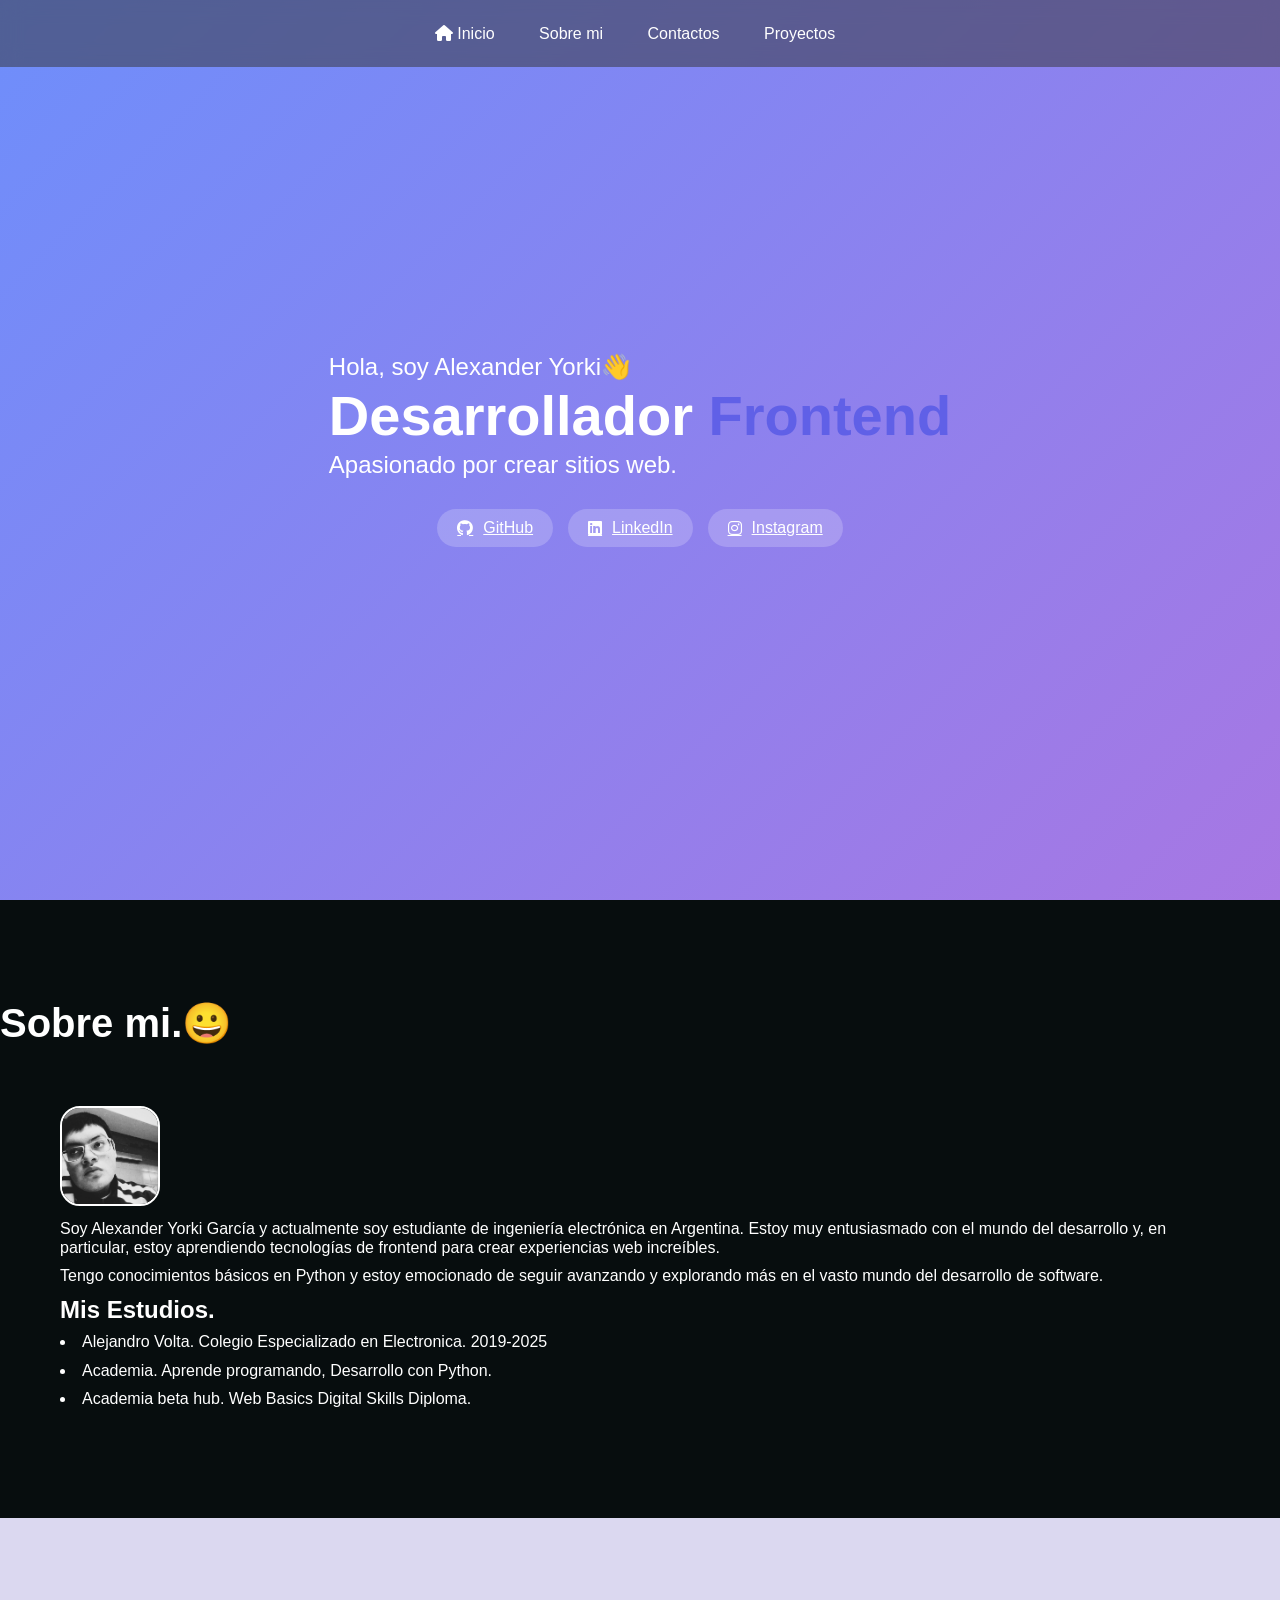
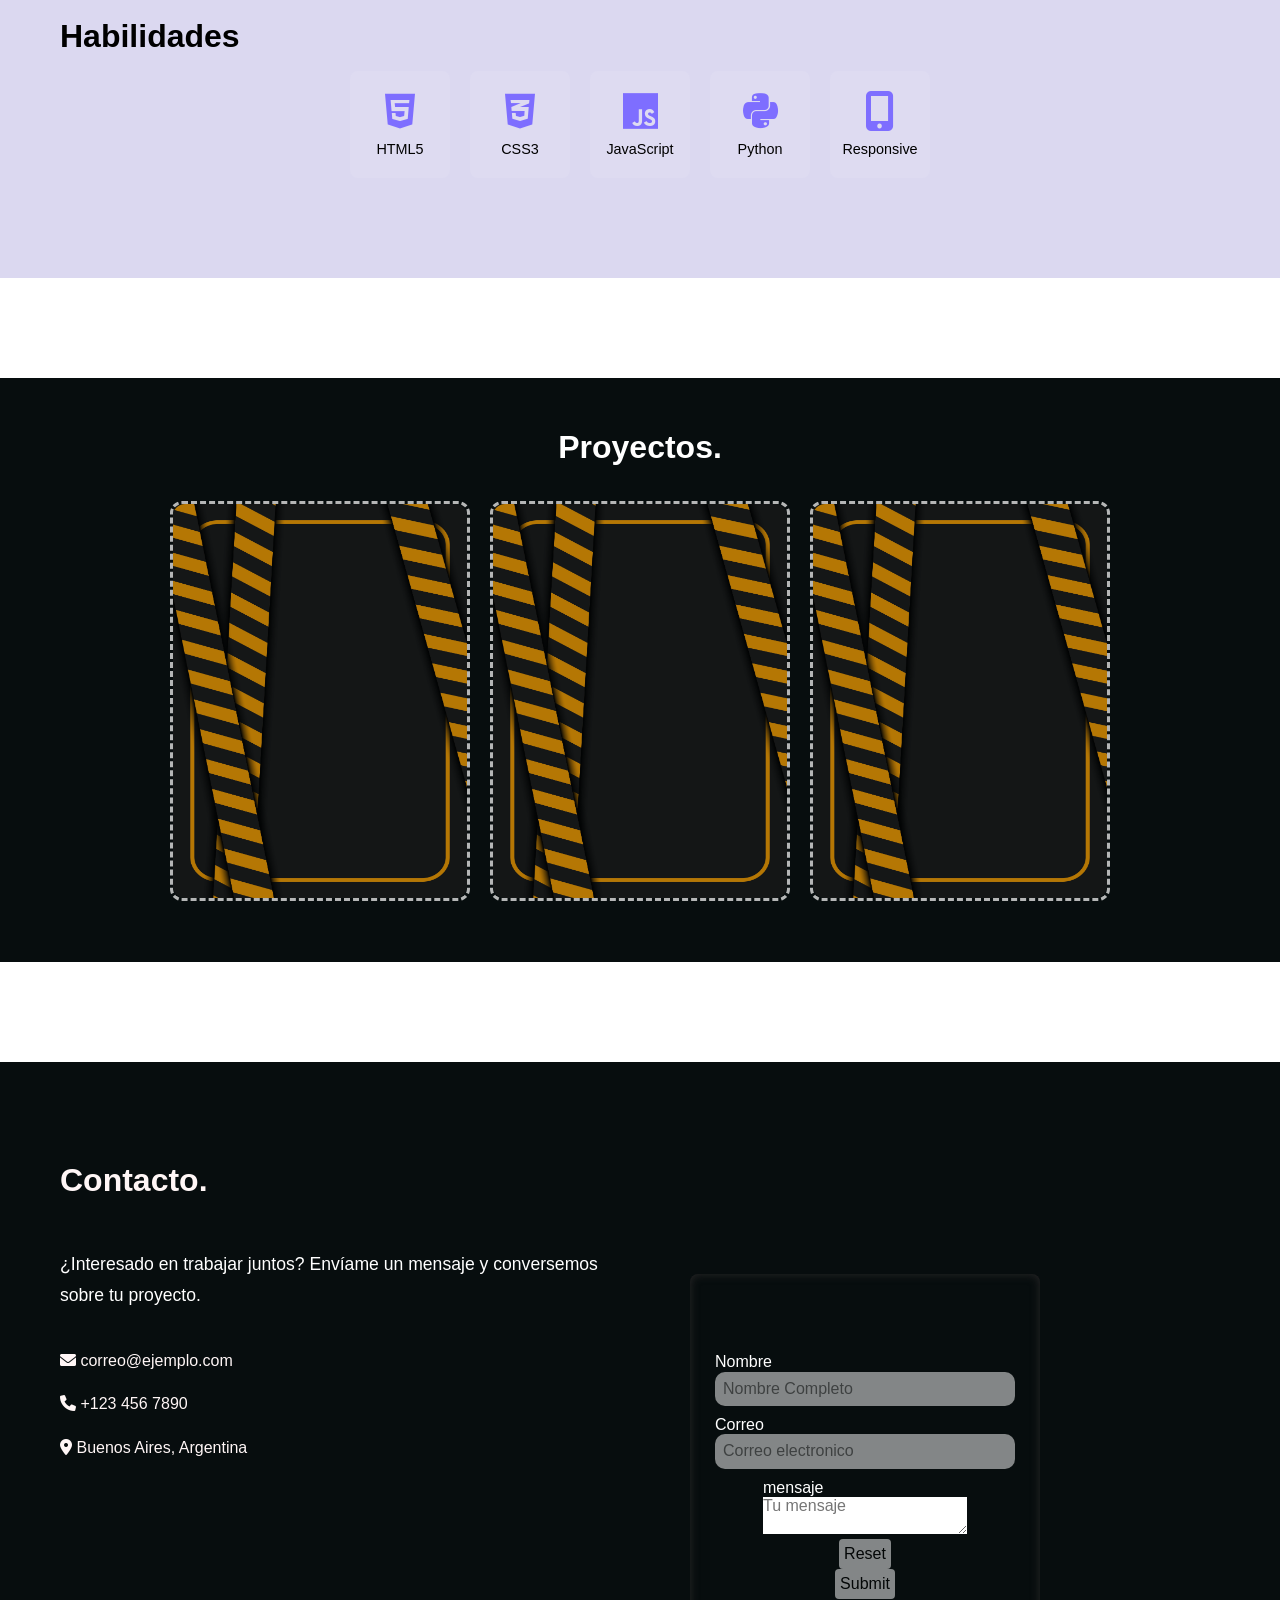
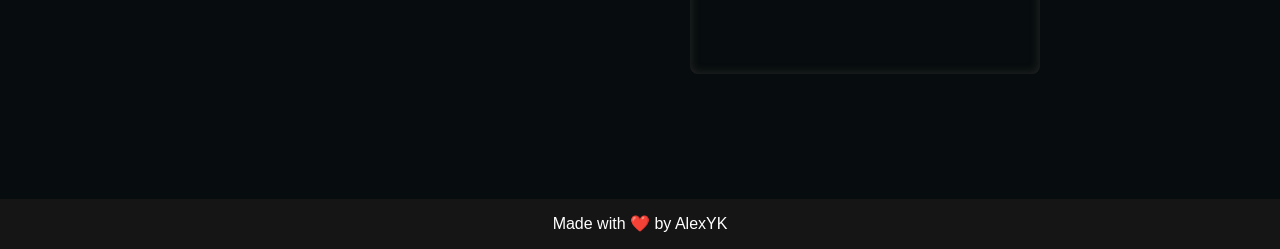
==== commit 54d9d093: "flalfme" ====
--- a/Miweb/Alex.html
+++ b/Miweb/Alex.html
@@ -21,7 +21,7 @@
   </header>
 
   <main>
-    <section id="inicio" class="seccion">
+    <section id="inicio">
       <div class="inicio__div">
         <p class="inicio__p">
           Hola, soy Alexander Yorki👋
@@ -73,10 +73,12 @@
     <section id="Habilidades" class="seccion">
       
       <div class="contenedor-Habilidades">
-        <h2 class="Habilidades_h2">
+        <div class="div_h2">
+          <h2 class="Habilidades_h2">
           Habilidades
-        </h2>     
-        <div class="skills-container-items">
+        </h2>    
+        </div>
+        <div class="skills-container-items"> 
           <div class="skill-item">
             <i class="fab fa-html5"></i>
             <span>HTML5</span>
@@ -99,10 +101,10 @@
           </div>
         </div>
       </div>
-      
     </section>
 
-    <div id="cuadros-proyecto" class="cuadros">
+    <section id="Proyectos" class="seccion">
+      <div id="cuadros-proyecto" class="cuadros">
         <div class="cuadros__divh2">
           <h2 class="cuadros__h2">
             Proyectos.
@@ -122,6 +124,7 @@
           <img class="cuadros__fotos" src="img/25115.jpg" alt="imagenes ramdom" >
         </div>
     </div>
+    </section>
 
     <section class="seccion" id="Formsection">
       <div class="contenedorTotal-formulario">
@@ -159,20 +162,14 @@
              <input class="formulario__input" type="text" id="email" placeholder="Correo electronico"required>
            </div>
 
-          
 
            <div class="formulario__div">
              <label for="mensaje">mensaje</label>
              <textarea id="mensaje" class="formulario__textarea" placeholder="Tu mensaje" required></textarea>
            </div>
-
-          
-
            <div>
              <input class="formulario__input item--boton-sr" type="reset">
            </div>
-
-
            <div>
              <input class="formulario__input item--boton-sr" type="submit">
            </div>
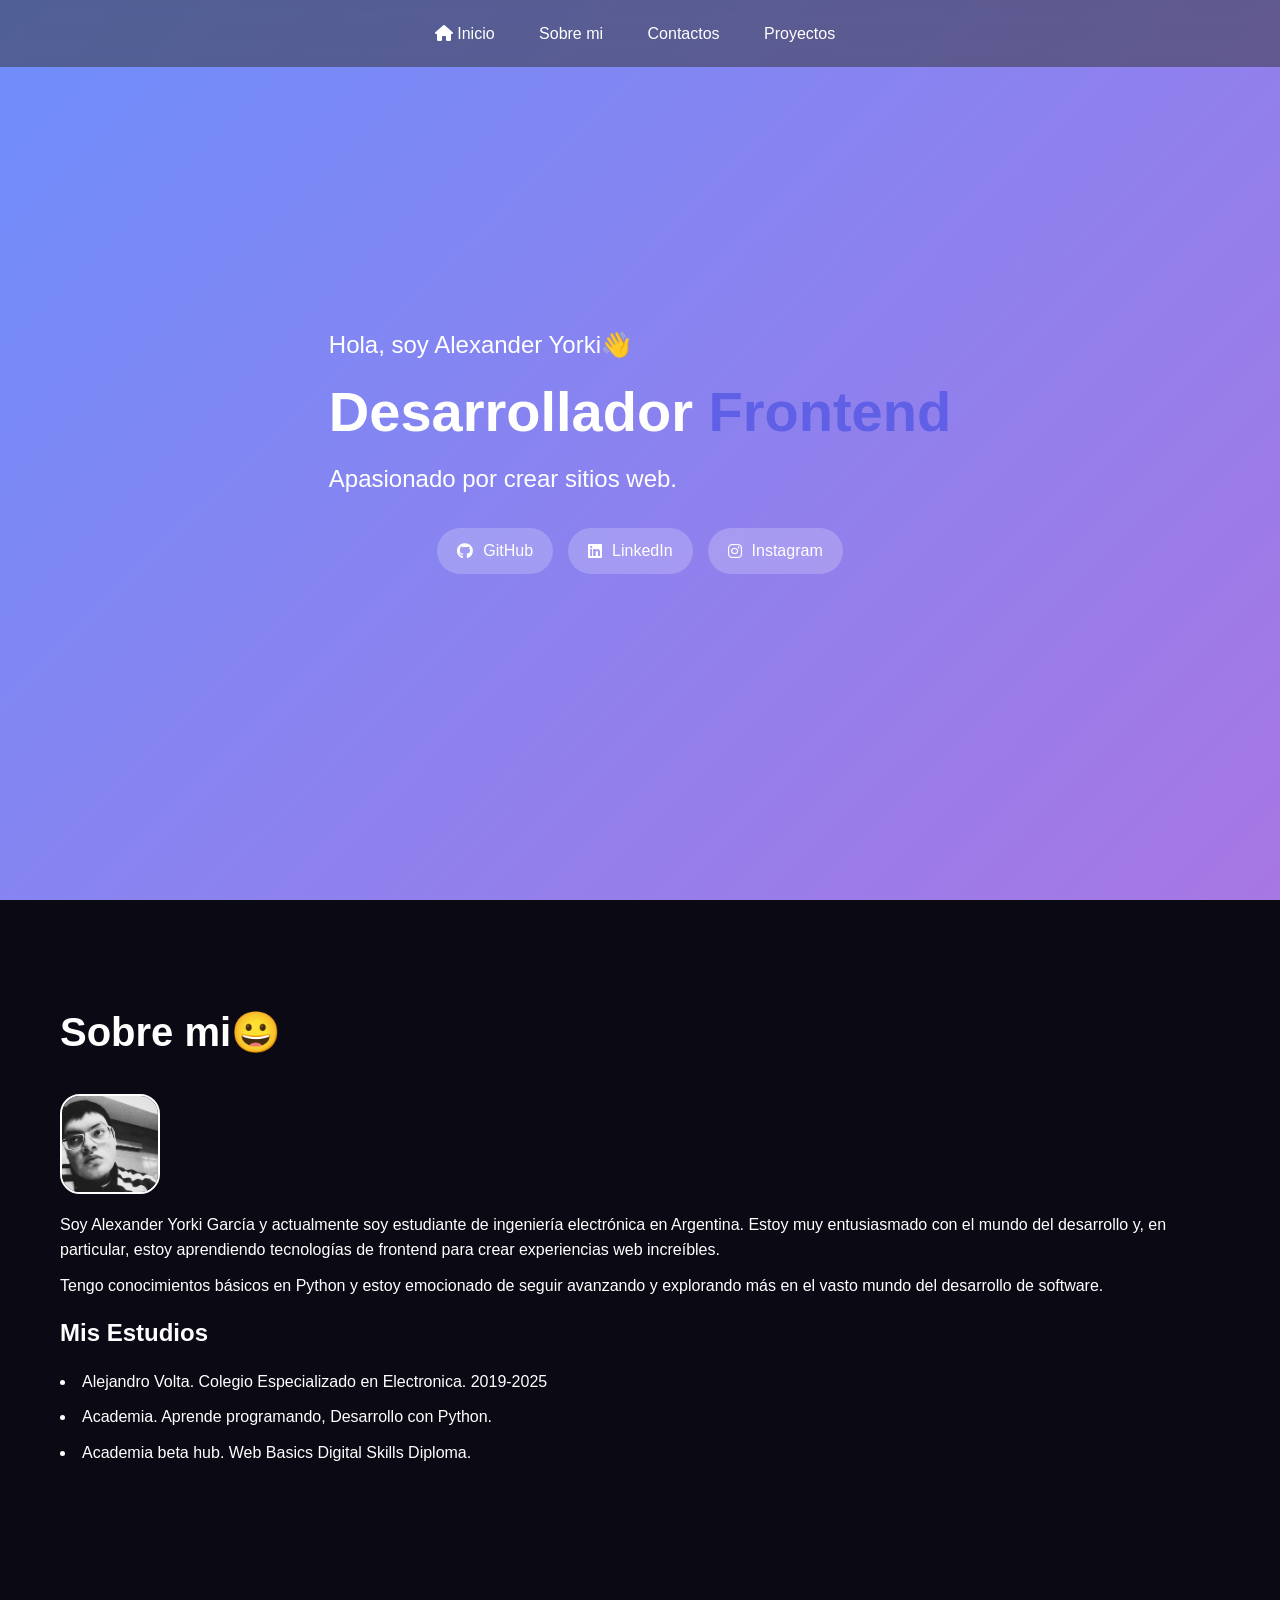
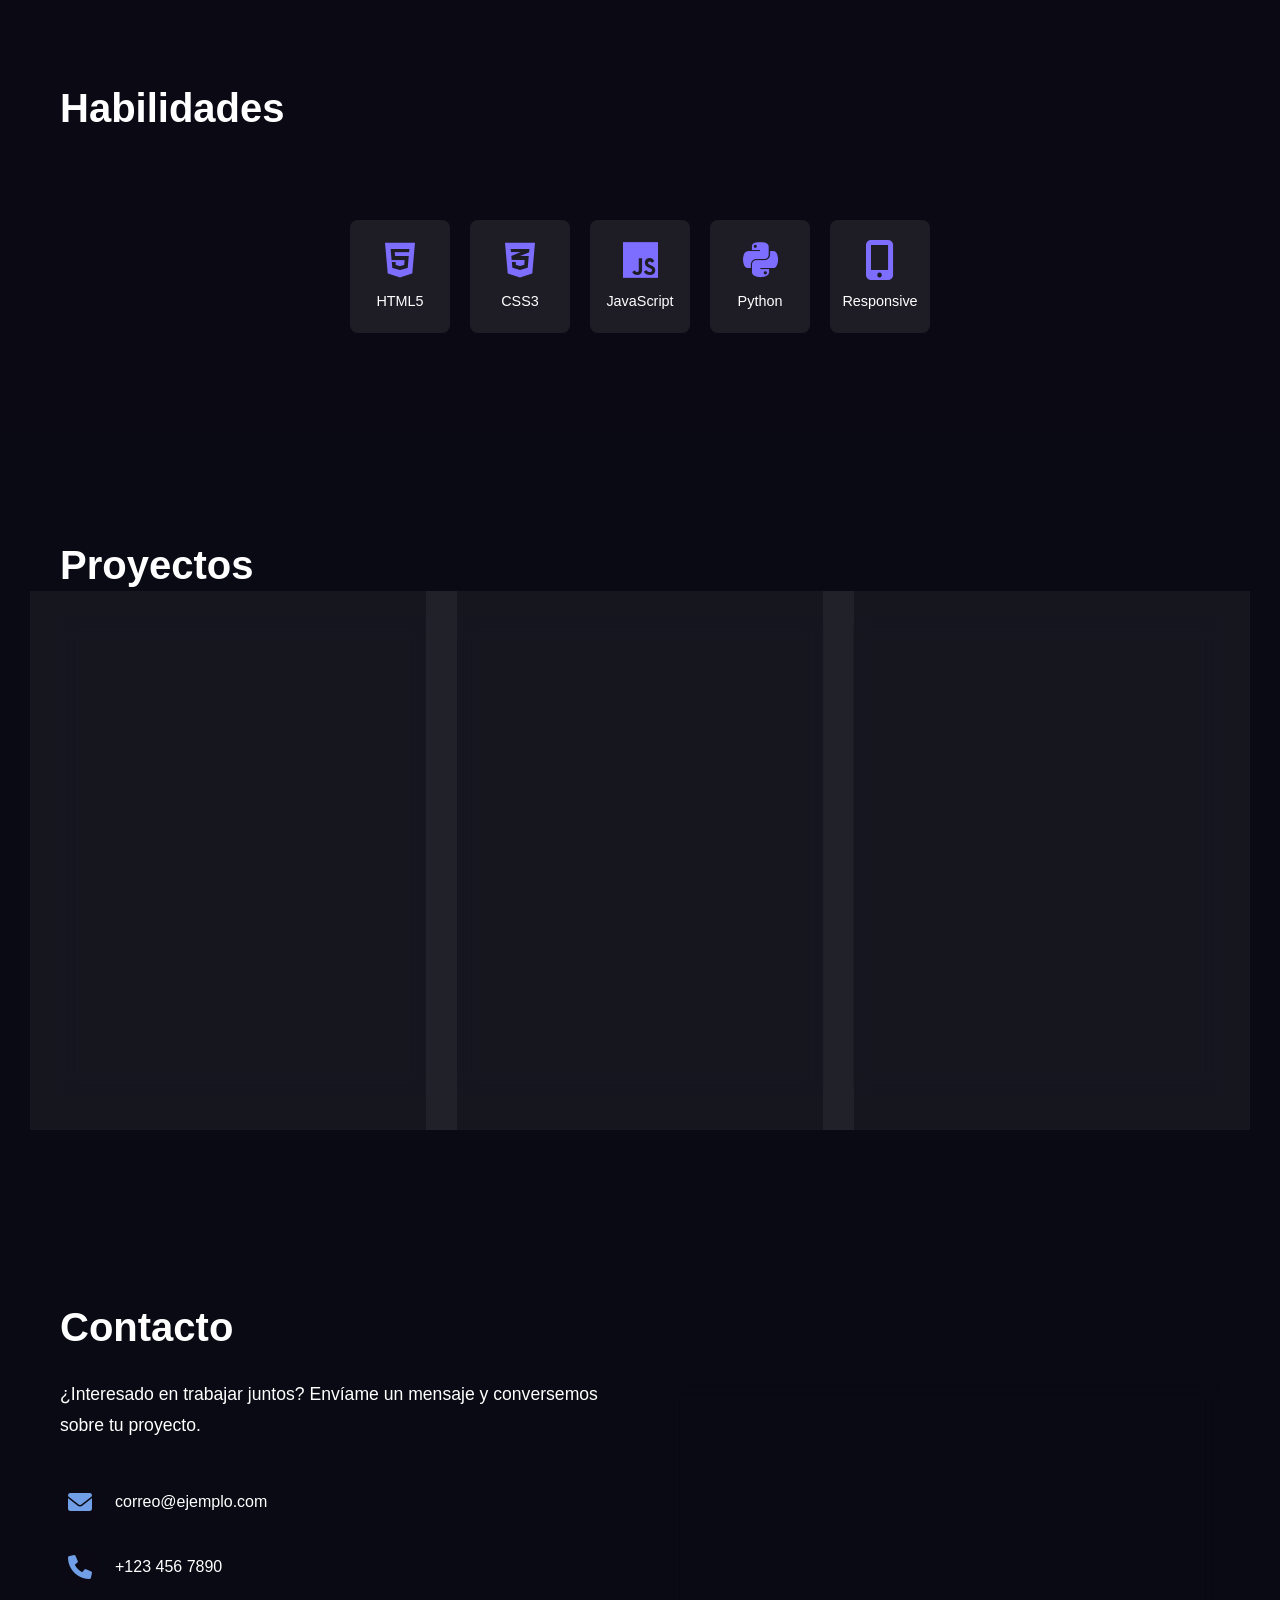
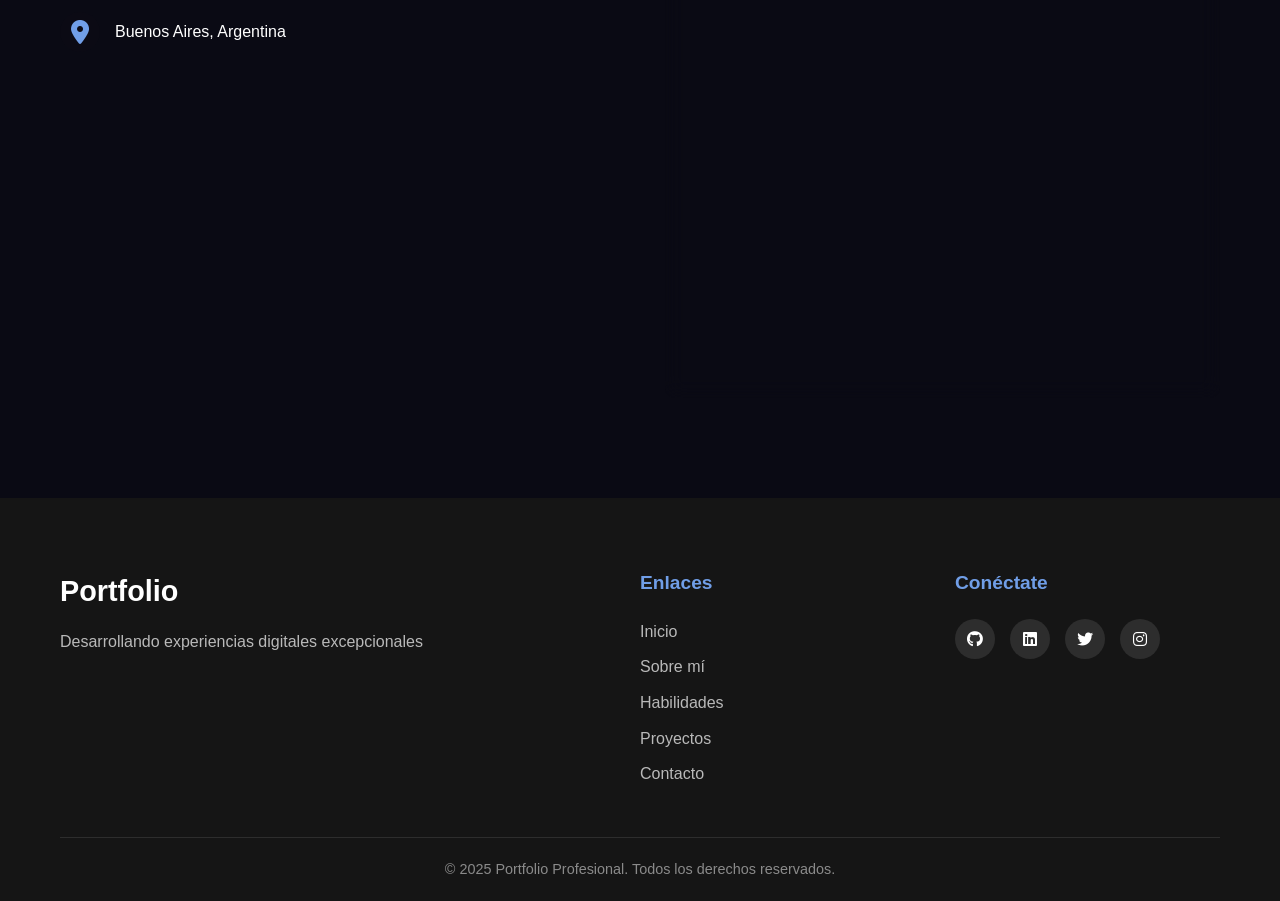
==== commit a5637ca4: "cambios copiados" ====
--- a/Miweb/Alex.html
+++ b/Miweb/Alex.html
@@ -4,7 +4,7 @@
 <head>
   <meta charset="utf-8" />
   <meta name="viewport" content="width=device-width, initial-scale=1.0" />
-  <title>CV AlexYorki</title>
+  <title>AlexYorki</title>
   <link rel="stylesheet" href="css/Mein.css" />
   <link rel="stylesheet" href="css/normalize.css" />
   <link rel="stylesheet" href="https://cdnjs.cloudflare.com/ajax/libs/font-awesome/6.0.0/css/all.min.css">
@@ -42,10 +42,10 @@
     </section>
 
     <section id="sobre-mi" class="seccion">
-      <h2 class="sobre-mi__h2">
-        Sobre mi.&#128512;
-      </h2>
       <div class="sobre-mi__div">
+        <h2 class="sobre-mi__h2">
+          Sobre mi&#128512;
+        </h2>
        <div class="sobre-mi__divFoto"><img  class="sobre-mi__img" src="img/copiaf2Miradaloca.jpg"></div>
          <p class="sobre-mi__p">
            Soy Alexander Yorki García y actualmente soy estudiante de ingeniería electrónica en Argentina. Estoy muy entusiasmado con el mundo del desarrollo y, en particular, estoy aprendiendo tecnologías de frontend para crear experiencias web increíbles.
@@ -54,9 +54,9 @@
            Tengo conocimientos básicos en Python y estoy emocionado de seguir avanzando y explorando más en el vasto mundo del desarrollo de software.
          </p>
         
-         <h2 class="sobre-mi__h3">
-           Mis Estudios.
-         </h2>
+         <h3 class="sobre-mi__h3">
+           Mis Estudios
+         </h3>
          <ul class="sbm-lista">
            <li class="sbm-lista__li" > Alejandro Volta. Colegio Especializado en Electronica. 2019-2025</li>
            <li class="sbm-lista__li">
@@ -103,33 +103,74 @@
       </div>
     </section>
 
-    <section id="Proyectos" class="seccion">
-      <div id="cuadros-proyecto" class="cuadros">
-        <div class="cuadros__divh2">
-          <h2 class="cuadros__h2">
-            Proyectos.
-          </h2>
-        </div>
-        <div class="cuadros__item item--c1">
-          <img class="cuadros__fotos" src="img/25115.jpg" alt="imagens ramdom" >
+    <section id="proyectos" class="seccion">
+      <div class="container">
+        <h2 class="section-title">Proyectos</h2>
+        <div class="proyectos-container">
+          <article class="proyecto">
+            <div class="proyecto-img">
+              <img src="https://via.placeholder.com/600x400" alt="Proyecto 1">
+            </div>
+            <div class="proyecto-content">
+              <h3>E-commerce Moderno</h3>
+              <p>Tienda online completa con carrito de compras, sistema de pagos y panel de administración.</p>
+              <div class="proyecto-tags">
+                <span class="tag">React</span>
+                <span class="tag">Node.js</span>
+                <span class="tag">MongoDB</span>
+              </div>
+              <div class="proyecto-links">
+                <a href="#" class="proyecto-link"><i class="fas fa-external-link-alt"></i> Demo</a>
+                <a href="#" class="proyecto-link"><i class="fab fa-github"></i> Código</a>
+              </div>
+            </div>
+          </article>
           
-        </div>
-
-        <div class="cuadros__item item--c2">
-          <img class="cuadros__fotos" src="img/25115.jpg" alt="imaganes ramdom" >
+          <article class="proyecto">
+            <div class="proyecto-img">
+              <img src="https://via.placeholder.com/600x400" alt="Proyecto 2">
+            </div>
+            <div class="proyecto-content">
+              <h3>Dashboard Analytics</h3>
+              <p>Panel de control interactivo para visualización de datos con gráficos y reportes en tiempo real.</p>
+              <div class="proyecto-tags">
+                <span class="tag">JavaScript</span>
+                <span class="tag">Chart.js</span>
+                <span class="tag">Firebase</span>
+              </div>
+              <div class="proyecto-links">
+                <a href="#" class="proyecto-link"><i class="fas fa-external-link-alt"></i> Demo</a>
+                <a href="#" class="proyecto-link"><i class="fab fa-github"></i> Código</a>
+              </div>
+            </div>
+          </article>
           
-        </div>
-
-        <div class="cuadros__item item--c3">
-          <img class="cuadros__fotos" src="img/25115.jpg" alt="imagenes ramdom" >
-        </div>
-    </div>
-    </section>
-
-    <section class="seccion" id="Formsection">
-      <div class="contenedorTotal-formulario">
-        <h2 class="section-title">Contacto.</h2>
-        <div class="contenedor2">
+          <article class="proyecto">
+            <div class="proyecto-img">
+              <img src="https://via.placeholder.com/600x400" alt="Proyecto 3">
+            </div>
+            <div class="proyecto-content">
+              <h3>App de Fitness</h3>
+              <p>Aplicación web para seguimiento de rutinas de ejercicio, nutrición y progreso personal.</p>
+              <div class="proyecto-tags">
+                <span class="tag">React</span>
+                <span class="tag">Redux</span>
+                <span class="tag">Express</span>
+              </div>
+              <div class="proyecto-links">
+                <a href="#" class="proyecto-link"><i class="fas fa-external-link-alt"></i> Demo</a>
+                <a href="#" class="proyecto-link"><i class="fab fa-github"></i> Código</a>
+              </div>
+            </div>
+          </article>
+        </div>
+      </div>
+    </section>
+
+    <section id="contacto" class="seccion">
+      <div class="container">
+        <h2 class="section-title">Contacto</h2>
+        <div class="contacto-container">
           <div class="contacto-info">
             <p>¿Interesado en trabajar juntos? Envíame un mensaje y conversemos sobre tu proyecto.</p>
             
@@ -149,38 +190,65 @@
             </div>
           </div>
           
-          <form class="formulario">
-        
-            <div class="formulario__div">
-              <label for="name">Nombre</label>
-              <input class="formulario__input" type="text"  id="Nombre"  placeholder="Nombre Completo"required>
-            </div>
-
-          
-           <div class="formulario__div">
-             <label for="email">Correo</label>
-             <input class="formulario__input" type="text" id="email" placeholder="Correo electronico"required>
-           </div>
-
-
-           <div class="formulario__div">
-             <label for="mensaje">mensaje</label>
-             <textarea id="mensaje" class="formulario__textarea" placeholder="Tu mensaje" required></textarea>
-           </div>
-           <div>
-             <input class="formulario__input item--boton-sr" type="reset">
-           </div>
-           <div>
-             <input class="formulario__input item--boton-sr" type="submit">
-           </div>
+          <form id="contact-form" class="contactos__form">
+            <div class="contactos__div">
+              <label for="nombre" class="contactos__label">Nombre</label>
+              <input type="text" id="nombre" class="contactos__input" placeholder="Tu nombre" required>
+            </div>
+            
+            <div class="contactos__div">
+              <label for="email" class="contactos__label">Email</label>
+              <input type="email" id="email" class="contactos__input" placeholder="Tu email" required>
+            </div>
+            
+            <div class="contactos__div">
+              <label for="asunto" class="contactos__label">Asunto</label>
+              <input type="text" id="asunto" class="contactos__input" placeholder="Asunto del mensaje" required>
+            </div>
+            
+            <div class="contactos__div">
+              <label for="mensaje" class="contactos__label">Mensaje</label>
+              <textarea id="mensaje" class="contactos__textarea" placeholder="Tu mensaje" required></textarea>
+            </div>
+            
+            <button type="submit" class="contactos__button">Enviar mensaje</button>
           </form>
         </div>
       </div>
     </section>
-    <footer>
-      <p>Made with ❤️ by AlexYK</p>
-    </footer>
   </main>
+  <footer>
+    <div class="container">
+      <div class="footer-content">
+        <div class="footer-logo">
+          <h3>Portfolio</h3>
+          <p>Desarrollando experiencias digitales excepcionales</p>
+        </div>
+        <div class="footer-links">
+          <h4>Enlaces</h4>
+          <ul>
+            <li><a href="#inicio">Inicio</a></li>
+            <li><a href="#sobre-mi">Sobre mí</a></li>
+            <li><a href="#habilidades">Habilidades</a></li>
+            <li><a href="#proyectos">Proyectos</a></li>
+            <li><a href="#contacto">Contacto</a></li>
+          </ul>
+        </div>
+        <div class="footer-social">
+          <h4>Conéctate</h4>
+          <div class="social-icons">
+            <a href="#"><i class="fab fa-github"></i></a>
+            <a href="#"><i class="fab fa-linkedin"></i></a>
+            <a href="#"><i class="fab fa-twitter"></i></a>
+            <a href="#"><i class="fab fa-instagram"></i></a>
+          </div>
+        </div>
+      </div>
+      <div class="footer-bottom">
+        <p>&copy; <span id="current-year">2025</span> Portfolio Profesional. Todos los derechos reservados.</p>
+      </div>
+    </div>
+  </footer>
 </body>
 
 </html>
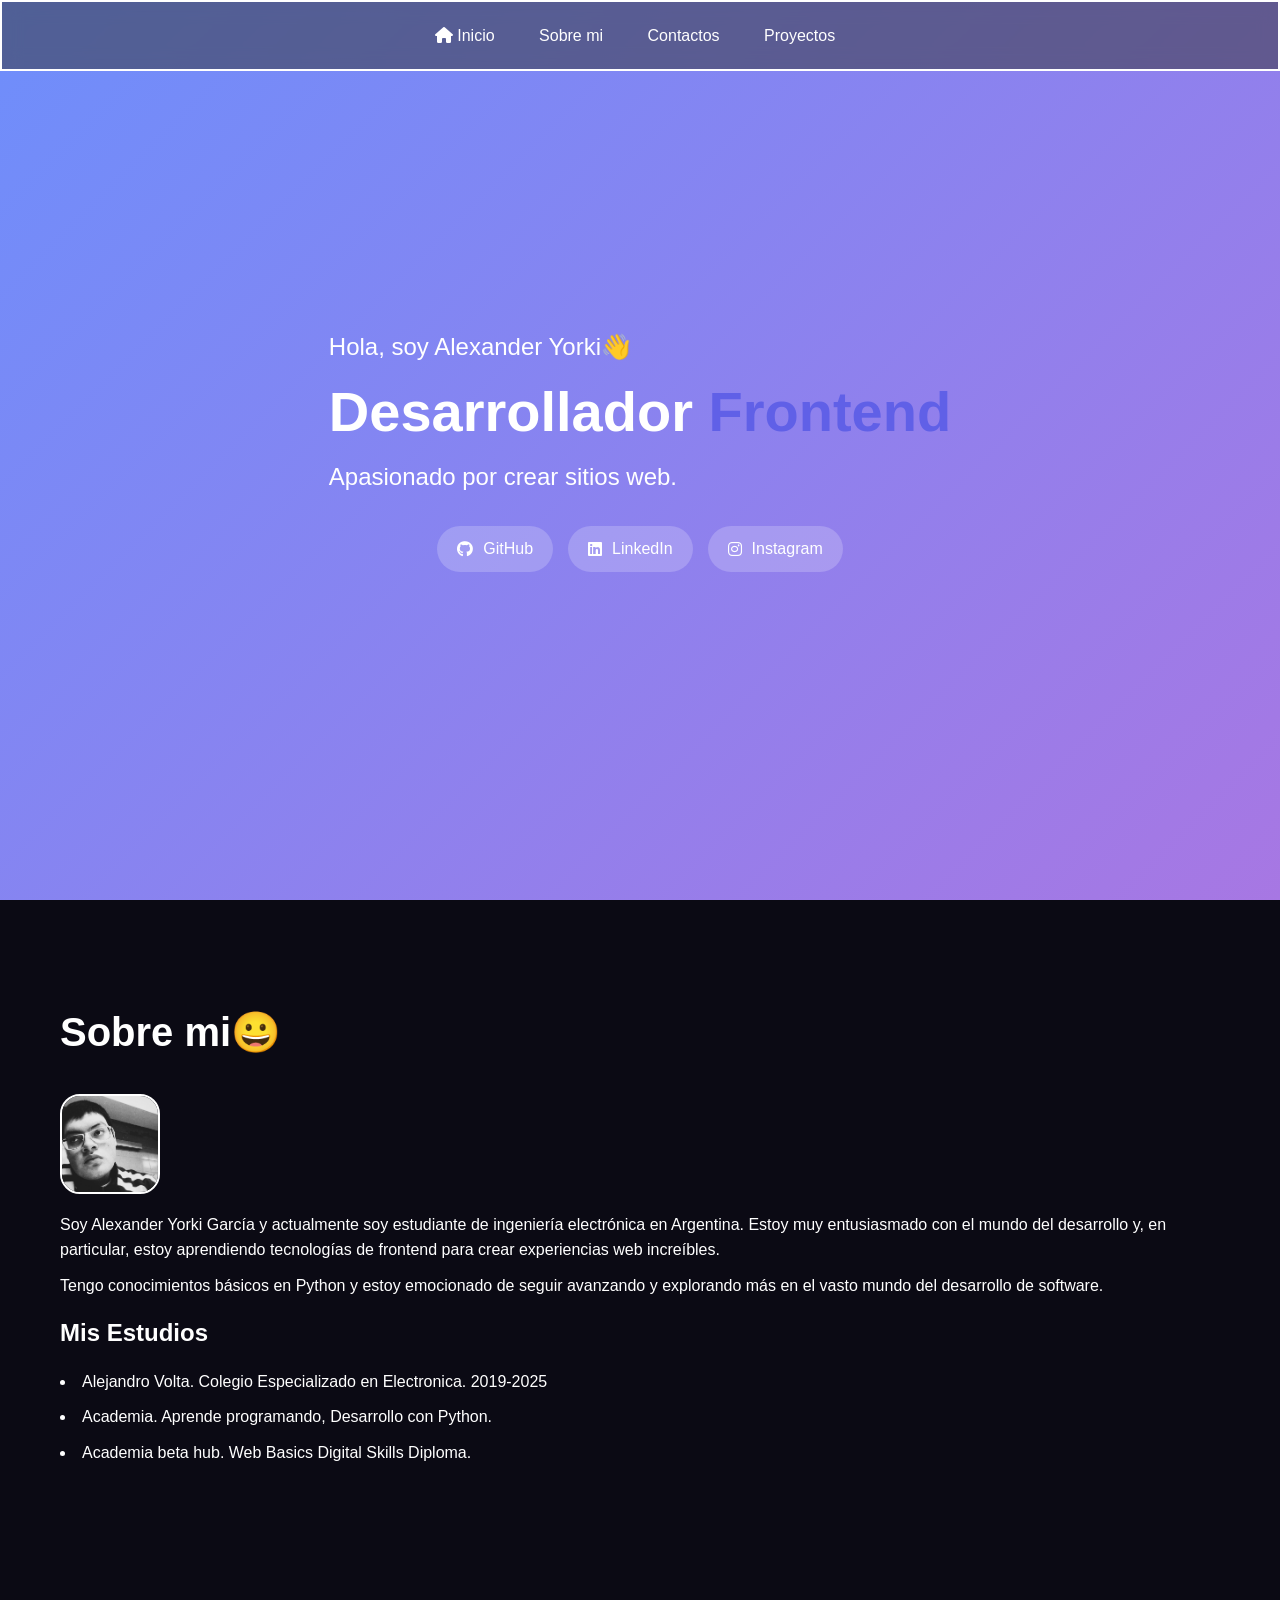
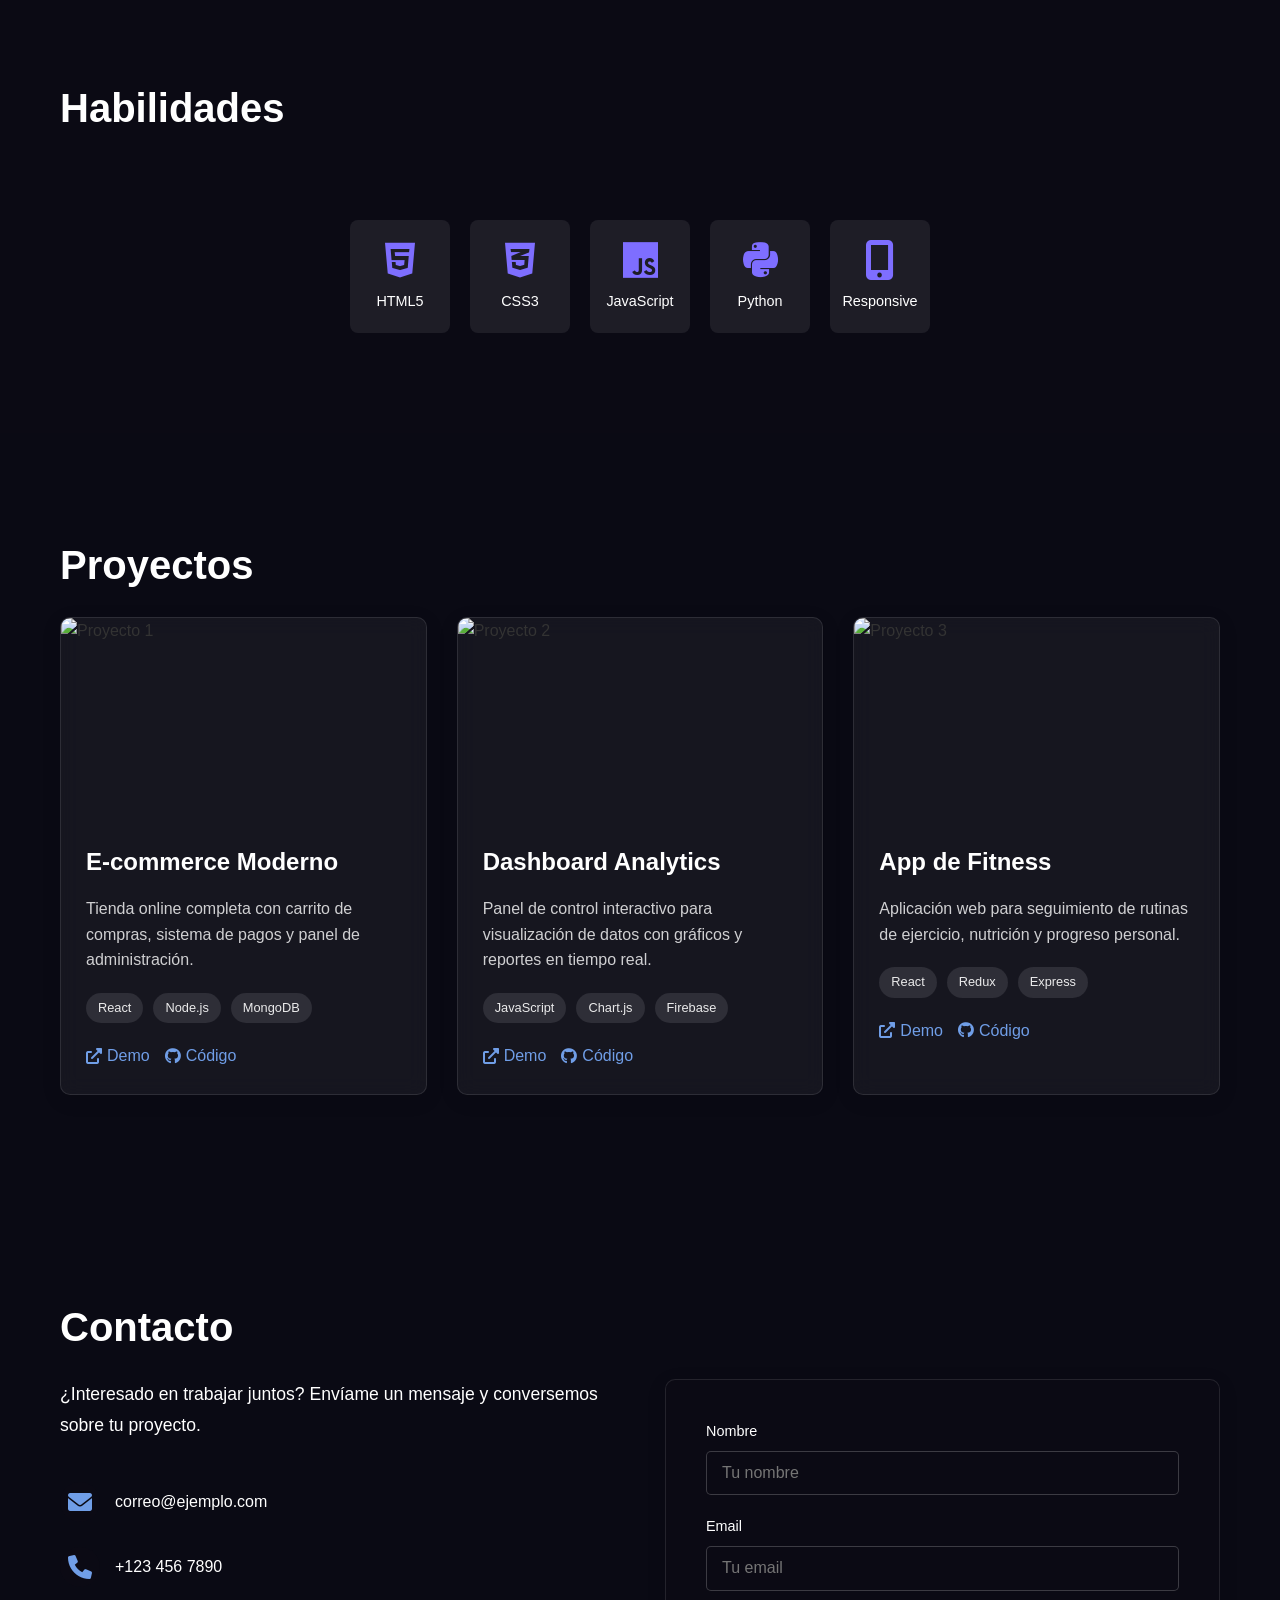
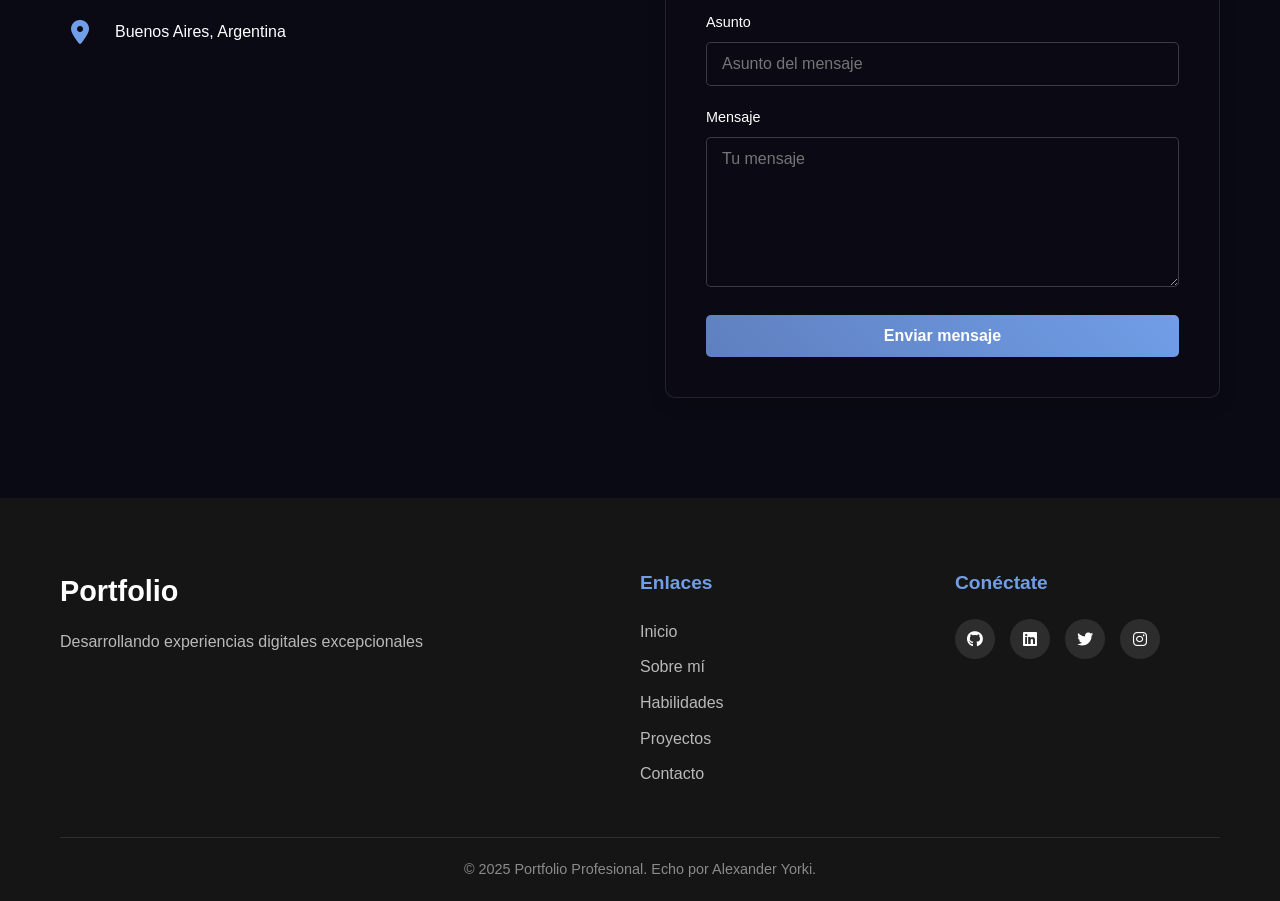
==== commit 9c426992: "Cambios en el header, madia query ademas cambios en el inicio" ====
--- a/Miweb/Alex.html
+++ b/Miweb/Alex.html
@@ -35,9 +35,9 @@
       </div>
 
       <div class="social">
-        <a href="#" class="social-btn"><i class="fab fa-github"></i> GitHub</a>
-        <a href="#" class="social-btn"><i class="fab fa-linkedin"></i> LinkedIn</a>
-        <a href="#" class="social-btn"><i class="fab fa-instagram"></i> Instagram</a>
+        <a href="https://goo.su/quf7j1L" target="_blank" class="social-btn"><i class="fab fa-github"></i> GitHub</a>
+        <a href="#" class="social-btn" target="_blank"><i class="fab fa-linkedin"></i> LinkedIn</a>
+        <a href="https://goo.su/AwtUX" target="_blank" class="social-btn"><i class="fab fa-instagram"></i> Instagram</a>
       </div>
     </section>
 
@@ -245,7 +245,7 @@
         </div>
       </div>
       <div class="footer-bottom">
-        <p>&copy; <span id="current-year">2025</span> Portfolio Profesional. Todos los derechos reservados.</p>
+        <p>&copy; <span id="current-year">2025</span> Portfolio Profesional. Echo por Alexander Yorki.</p>
       </div>
     </div>
   </footer>
